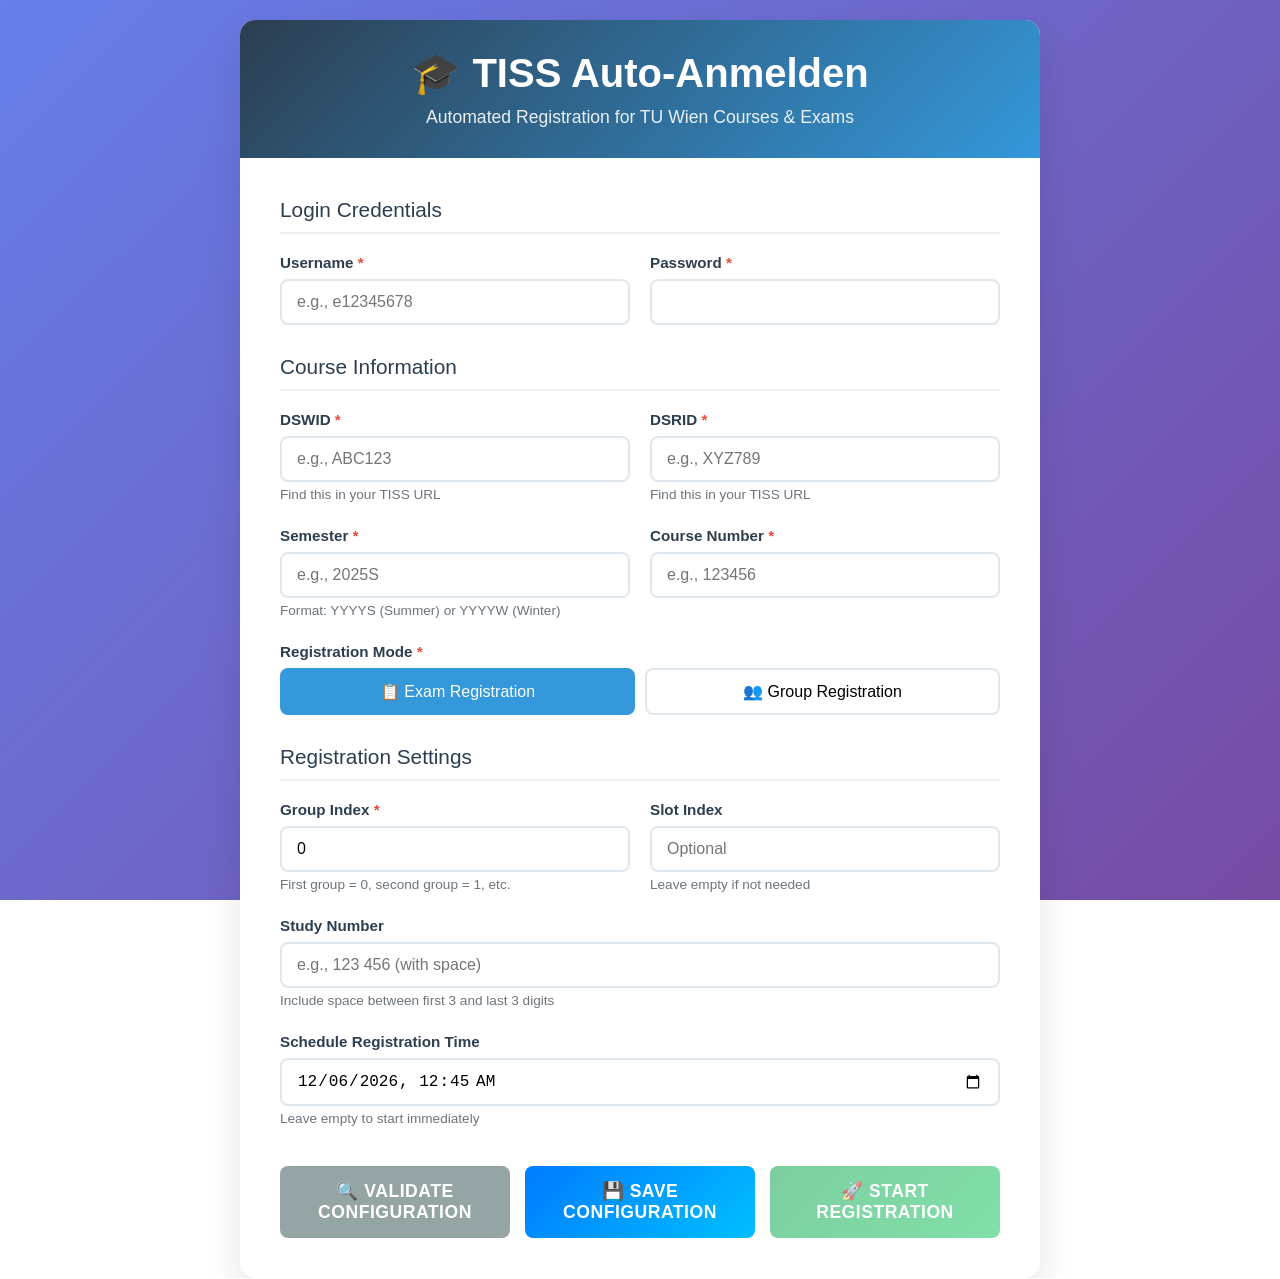
==== templates/index.html @ c7117a2d "sync" ====
<!DOCTYPE html>
<html lang="en">
<head>
    <meta charset="UTF-8">
    <meta name="viewport" content="width=device-width, initial-scale=1.0">
    <title>TISS Auto-Anmelden</title>
    <style>
        * {
            margin: 0;
            padding: 0;
            box-sizing: border-box;
        }

        html, body { /* Ensure html and body cover full height */
            height: 100%;
        }

        body {
            font-family: 'Segoe UI', Tahoma, Geneva, Verdana, sans-serif;
            background: linear-gradient(135deg, #667eea 0%, #764ba2 100%);
            background-attachment: fixed; /* Make background cover the entire scrollable area */
            padding: 20px;
            min-height: 100vh; /* Re-add min-height for initial viewport cover */
        }

        .container {
            max-width: 800px;
            margin: 0 auto;
            background: white;
            border-radius: 15px;
            box-shadow: 0 20px 40px rgba(0, 0, 0, 0.1);
            overflow: hidden;
            margin-bottom: 20px; /* Add some margin at the bottom of the container */
        }

        .header {
            background: linear-gradient(135deg, #2c3e50 0%, #3498db 100%);
            color: white;
            padding: 30px;
            text-align: center;
        }

        .header h1 {
            font-size: 2.5em;
            margin-bottom: 10px;
        }

        .header p {
            opacity: 0.9;
            font-size: 1.1em;
        }

        .form-container {
            padding: 40px;
        }

        .form-group {
            margin-bottom: 25px;
        }

        .form-row {
            display: flex;
            gap: 20px;
            margin-bottom: 25px;
        }

        .form-row .form-group {
            flex: 1;
            margin-bottom: 0;
        }

        label {
            display: block;
            margin-bottom: 8px;
            font-weight: 600;
            color: #2c3e50;
            font-size: 0.95em;
        }

        .required {
            color: #e74c3c;
        }

        input[type="text"], 
        input[type="password"], 
        input[type="number"], 
        input[type="datetime-local"], 
        select {
            width: 100%;
            padding: 12px 15px;
            border: 2px solid #e1e8ed;
            border-radius: 8px;
            font-size: 16px;
            transition: all 0.3s ease;
            background: white;
        }

        input:focus, select:focus {
            outline: none;
            border-color: #3498db;
            box-shadow: 0 0 0 3px rgba(52, 152, 219, 0.1);
        }

        input.error, select.error {
            border-color: #e74c3c;
            box-shadow: 0 0 0 3px rgba(231, 76, 60, 0.1);
        }

        .error-message {
            color: #e74c3c;
            font-size: 0.85em;
            margin-top: 5px;
            display: none;
        }

        .mode-selector {
            display: flex;
            gap: 10px;
            margin-top: 8px;
        }

        .mode-option {
            flex: 1;
            padding: 12px;
            border: 2px solid #e1e8ed;
            border-radius: 8px;
            text-align: center;
            cursor: pointer;
            transition: all 0.3s ease;
            background: white;
        }

        .mode-option.active {
            background: #3498db;
            color: white;
            border-color: #3498db;
        }

        .mode-option:hover {
            border-color: #3498db;
        }

        .button-group {
            display: flex;
            gap: 15px;
            margin-top: 40px;
            flex-wrap: wrap; /* Allow buttons to wrap on smaller screens */
        }

        .btn {
            flex: 1;
            padding: 15px 30px;
            border: none;
            border-radius: 8px;
            font-size: 1.1em;
            font-weight: 600;
            cursor: pointer;
            transition: all 0.3s ease;
            text-transform: uppercase;
            letter-spacing: 0.5px;
            min-width: 180px; /* Ensure buttons have a minimum width */
        }

        .btn-primary {
            background: linear-gradient(135deg, #27ae60 0%, #2ecc71 100%);
            color: white;
        }

        .btn-primary:hover {
            transform: translateY(-2px);
            box-shadow: 0 10px 20px rgba(46, 204, 113, 0.3);
        }

        .btn-secondary {
            background: #95a5a6;
            color: white;
        }

        .btn-secondary:hover {
            background: #7f8c8d;
            transform: translateY(-2px);
        }

        .btn-info { /* New style for save button */
            background: linear-gradient(135deg, #007bff 0%, #00bfff 100%);
            color: white;
        }

        .btn-info:hover {
            transform: translateY(-2px);
            box-shadow: 0 10px 20px rgba(0, 123, 255, 0.3);
        }

        .btn:disabled {
            opacity: 0.6;
            cursor: not-allowed;
            transform: none !important;
        }

        .status {
            margin-top: 30px;
            padding: 20px;
            border-radius: 8px;
            display: none;
            font-weight: 500;
        }

        .status.success {
            background: #d4edda;
            border: 1px solid #c3e6cb;
            color: #155724;
        }

        .status.error {
            background: #f8d7da;
            border: 1px solid #f5c6cb;
            color: #721c24;
        }

        .status.running {
            background: #cce7ff;
            border: 1px solid #99d6ff;
            color: #004085;
        }

        .help-text {
            font-size: 0.85em;
            color: #6c757d;
            margin-top: 5px;
        }

        .section-title {
            font-size: 1.3em;
            color: #2c3e50;
            margin: 30px 0 20px 0;
            padding-bottom: 10px;
            border-bottom: 2px solid #ecf0f1;
        }

        .section-title:first-child {
            margin-top: 0;
        }

        @media (max-width: 768px) {
            .form-row {
                flex-direction: column;
                gap: 0;
            }
            
            .button-group {
                flex-direction: column;
            }
            
            .container {
                margin: 10px;
                border-radius: 10px;
            }
            
            .form-container {
                padding: 20px;
            }
        }
    </style>
</head>
<body>
    <div class="container">
        <div class="header">
            <h1>🎓 TISS Auto-Anmelden</h1>
            <p>Automated Registration for TU Wien Courses & Exams</p>
        </div>
        
        <div class="form-container">
            <form id="tissForm">
                <div class="section-title">Login Credentials</div>
                
                <div class="form-row">
                    <div class="form-group">
                        <label for="username">Username <span class="required">*</span></label>
                        <input type="text" id="username" name="username" placeholder="e.g., e12345678" required>
                        <div class="error-message" id="username-error"></div>
                    </div>
                    <div class="form-group">
                        <label for="password">Password <span class="required">*</span></label>
                        <input type="password" id="password" name="password" required>
                        <div class="error-message" id="password-error"></div>
                    </div>
                </div>

                <div class="section-title">Course Information</div>

                <div class="form-row">
                    <div class="form-group">
                        <label for="dswid">DSWID <span class="required">*</span></label>
                        <input type="text" id="dswid" name="dswid" placeholder="e.g., ABC123" required>
                        <div class="help-text">Find this in your TISS URL</div>
                        <div class="error-message" id="dswid-error"></div>
                    </div>
                    <div class="form-group">
                        <label for="dsrid">DSRID <span class="required">*</span></label>
                        <input type="text" id="dsrid" name="dsrid" placeholder="e.g., XYZ789" required>
                        <div class="help-text">Find this in your TISS URL</div>
                        <div class="error-message" id="dsrid-error"></div>
                    </div>
                </div>

                <div class="form-row">
                    <div class="form-group">
                        <label for="semester">Semester <span class="required">*</span></label>
                        <input type="text" id="semester" name="semester" placeholder="e.g., 2025S" required>
                        <div class="help-text">Format: YYYYS (Summer) or YYYYW (Winter)</div>
                        <div class="error-message" id="semester-error"></div>
                    </div>
                    <div class="form-group">
                        <label for="courseNr">Course Number <span class="required">*</span></label>
                        <input type="text" id="courseNr" name="courseNr" placeholder="e.g., 123456" required>
                        <div class="error-message" id="courseNr-error"></div>
                    </div>
                </div>

                <div class="form-group">
                    <label>Registration Mode <span class="required">*</span></label>
                    <div class="mode-selector">
                        <div class="mode-option active" data-mode="exam">
                            📋 Exam Registration
                        </div>
                        <div class="mode-option" data-mode="group">
                            👥 Group Registration
                        </div>
                    </div>
                    <input type="hidden" id="mode" name="mode" value="exam">
                </div>

                <div class="section-title">Registration Settings</div>

                <div class="form-row">
                    <div class="form-group">
                        <label for="group_index">Group Index <span class="required">*</span></label>
                        <input type="number" id="group_index" name="group_index" min="0" value="0" required>
                        <div class="help-text">First group = 0, second group = 1, etc.</div>
                        <div class="error-message" id="group_index-error"></div>
                    </div>
                    <div class="form-group">
                        <label for="slot_index">Slot Index</label>
                        <input type="number" id="slot_index" name="slot_index" min="0" placeholder="Optional">
                        <div class="help-text">Leave empty if not needed</div>
                        <div class="error-message" id="slot_index-error"></div>
                    </div>
                </div>

                <div class="form-group">
                    <label for="study_number">Study Number</label>
                    <input type="text" id="study_number" name="study_number" placeholder="e.g., 123 456 (with space)">
                    <div class="help-text">Include space between first 3 and last 3 digits</div>
                    <div class="error-message" id="study_number-error"></div>
                </div>

                <div class="form-group">
                    <label for="anmelden_time">Schedule Registration Time</label>
                    <input type="datetime-local" id="anmelden_time" name="anmelden_time">
                    <div class="help-text">Leave empty to start immediately</div>
                    <div class="error-message" id="anmelden_time-error"></div>
                </div>

                <div class="button-group">
                    <button type="button" class="btn btn-secondary" onclick="validateForm()">
                        🔍 Validate Configuration
                    </button>
                    <!-- New Save Button -->
                    <button type="button" class="btn btn-info" id="saveBtn" onclick="saveConfiguration()">
                        💾 Save Configuration
                    </button>
                    <button type="submit" class="btn btn-primary" id="runBtn" disabled>
                        🚀 Start Registration
                    </button>
                </div>
            </form>

            <div class="status" id="status"></div>
        </div>
    </div>

    <script>
        let isValidated = false;
        let autoSaveTimeout; // To manage auto-save debounce

        // Mode selector functionality
        document.querySelectorAll('.mode-option').forEach(option => {
            option.addEventListener('click', function() {
                document.querySelectorAll('.mode-option').forEach(opt => opt.classList.remove('active'));
                this.classList.add('active');
                document.getElementById('mode').value = this.dataset.mode;
                isValidated = false;
                document.getElementById('runBtn').disabled = true;
                queueAutoSave(); // Trigger auto-save on mode change
            });
        });

        // Form input change handler
        document.querySelectorAll('input, select').forEach(input => {
            input.addEventListener('input', function() {
                isValidated = false;
                document.getElementById('runBtn').disabled = true;
                this.classList.remove('error');
                const errorElement = document.getElementById(this.name + '-error');
                if (errorElement) {
                    errorElement.style.display = 'none';
                }
            });
        });

        function showStatus(message, type) {
            const status = document.getElementById('status');
            status.className = 'status ' + type;
            status.innerHTML = message;
            status.style.display = 'block';
        }

        function hideStatus() {
            document.getElementById('status').style.display = 'none';
        }

        function showError(fieldName, message) {
            const field = document.getElementById(fieldName);
            const errorElement = document.getElementById(fieldName + '-error');
            
            if (field) field.classList.add('error');
            if (errorElement) {
                errorElement.textContent = message;
                errorElement.style.display = 'block';
            }
        }

        function validateForm() {
            hideStatus();
            let isValid = true;
            
            // Clear previous errors
            document.querySelectorAll('.error').forEach(el => el.classList.remove('error'));
            document.querySelectorAll('.error-message').forEach(el => el.style.display = 'none');

            // Required field validation
            const requiredFields = ['username', 'password', 'dswid', 'dsrid', 'semester', 'courseNr', 'group_index'];
            
            requiredFields.forEach(fieldName => {
                const field = document.getElementById(fieldName);
                if (!field.value.trim()) {
                    showError(fieldName, 'This field is required');
                    isValid = false;
                }
            });

            // Semester format validation
            const semester = document.getElementById('semester').value;
            if (semester && !/^\d{4}[SW]$/i.test(semester)) {
                showError('semester', 'Format should be YYYYS or YYYYW (e.g., 2025S)');
                isValid = false;
            }

            // Study number format validation
            const studyNumber = document.getElementById('study_number').value;
            if (studyNumber && !/^\d{3}\s\d{3}$/.test(studyNumber)) {
                showError('study_number', 'Format should be "123 456" (with space)');
                isValid = false;
            }

            // Group index validation
            const groupIndex = document.getElementById('group_index').value;
            if (groupIndex !== '' && (isNaN(groupIndex) || groupIndex < 0)) {
                showError('group_index', 'Must be a non-negative number');
                isValid = false;
            }

            // Slot index validation
            const slotIndex = document.getElementById('slot_index').value;
            if (slotIndex !== '' && (isNaN(slotIndex) || slotIndex < 0)) {
                showError('slot_index', 'Must be a non-negative number or empty');
                isValid = false;
            }

            if (isValid) {
                isValidated = true;
                document.getElementById('runBtn').disabled = false;
                showStatus('✅ Configuration is valid! You can now start the registration process.', 'success');
            } else {
                isValidated = false;
                document.getElementById('runBtn').disabled = true;
                showStatus('❌ Please fix the errors above before proceeding.', 'error');
            }
        }

        function collectFormData() {
            const formData = {};
            const form = document.getElementById('tissForm');
            const formElements = form.querySelectorAll('input, select');
            
            formElements.forEach(element => {
                if (element.name && element.value !== '') {
                    let value = element.value;
                    
                    // Convert numeric fields
                    if (element.type === 'number') {
                        value = parseInt(value);
                    }
                    
                    // Handle datetime-local
                    if (element.type === 'datetime-local') {
                        value = value.replace('T', ' ') + ':00';
                    }
                    
                    formData[element.name] = value;
                }
            });
            
            return formData;
        }

        async function saveConfigAndRun(config) {
            try {
                showStatus('🔄 Starting registration process...', 'running');
                
                const response = await fetch('/api/run', {
                    method: 'POST',
                    headers: {
                        'Content-Type': 'application/json'
                    },
                    body: JSON.stringify(config)
                });
                
                const result = await response.json();
                
                if (result.success) {
                    showStatus('🚀 Automation started! Monitoring progress...', 'running');
                    monitorStatus();
                } else {
                    showStatus(`❌ Failed to start: ${result.message}`, 'error');
                }
            } catch (error) {
                showStatus(`❌ Network error: ${error.message}`, 'error');
            }
        }
        
        async function monitorStatus() {
            const checkStatus = async () => {
                try {
                    const response = await fetch('/api/status');
                    const status = await response.json();
                    
                    if (status.running) {
                        showStatus(`🔄 ${status.message || 'Processing...'}`, 'running');
                        setTimeout(checkStatus, 2000); // Check every 2 seconds
                    } else {
                        if (status.success) {
                            showStatus(`✅ ${status.message}`, 'success');
                        } else {
                            showStatus(`❌ ${status.message}`, 'error');
                        }
                        document.getElementById('runBtn').disabled = false;
                    }
                } catch (error) {
                    showStatus(`❌ Status check failed: ${error.message}`, 'error');
                    document.getElementById('runBtn').disabled = false;
                }
            };
            
            setTimeout(checkStatus, 1000);
        }

        // Form submission
        document.getElementById('tissForm').addEventListener('submit', async function(e) {
            e.preventDefault();
            
            if (!isValidated) {
                showStatus('❌ Please validate the form first!', 'error');
                return;
            }
            
            document.getElementById('runBtn').disabled = true;
            const config = collectFormData();
            await saveConfigAndRun(config);
        });

        // Manual Save Configuration Function
        async function saveConfiguration() {
            const config = collectFormData();
            const saveBtn = document.getElementById('saveBtn');

            // Don't save if essential fields are missing
            if (!config.username || !config.dswid) {
                showStatus('Please fill in Username and DSWID before saving.', 'error');
                return;
            }

            try {
                const originalText = '💾 Save Configuration'; // Always refer to the original text
                saveBtn.innerHTML = '💾 Saving...';
                saveBtn.disabled = true;
                
                const response = await fetch('/api/config', {
                    method: 'POST',
                    headers: {
                        'Content-Type': 'application/json'
                    },
                    body: JSON.stringify(config)
                });

                if (response.ok) {
                    showStatus('✅ Configuration saved successfully!', 'success');
                    saveBtn.innerHTML = '✓ Saved!';
                } else {
                    const errorData = await response.json();
                    showStatus(`❌ Failed to save configuration: ${errorData.message || response.statusText}`, 'error');
                    saveBtn.innerHTML = '⚠ Save Failed';
                }
                
                setTimeout(() => {
                    saveBtn.innerHTML = originalText;
                    saveBtn.disabled = false;
                }, 2000); // Re-enable button after 2 seconds
                
            } catch (error) {
                showStatus(`❌ Network error during save: ${error.message}`, 'error');
                saveBtn.innerHTML = '⚠ Save Failed';
                setTimeout(() => {
                    saveBtn.innerHTML = originalText;
                    saveBtn.disabled = false;
                }, 2000);
            }
        }

        // Load existing configuration if available
        function loadExistingConfig() {
            if (window.EXISTING_CONFIG) {
                const config = window.EXISTING_CONFIG;
                
                // Populate all form fields with existing data
                Object.keys(config).forEach(key => {
                    const field = document.getElementById(key);
                    if (field && config[key] !== null && config[key] !== undefined) {
                        if (field.type === 'datetime-local') {
                            // Handle datetime-local format conversion
                            if (config[key].includes(' ')) {
                                const dateTime = config[key].replace(' ', 'T').substring(0, 16);
                                field.value = dateTime;
                            }
                        } else if (key === 'mode') {
                            // Handle mode selector
                            document.querySelectorAll('.mode-option').forEach(opt => opt.classList.remove('active'));
                            document.querySelector(`[data-mode="${config[key]}"]`)?.classList.add('active');
                            field.value = config[key];
                        } else {
                            field.value = config[key];
                        }
                    }
                });
                
                console.log('Loaded existing configuration');
                
                // If we have a valid configuration, enable validation button
                if (config.username && config.dswid) {
                    showStatus('📋 Loaded existing configuration. Please verify and update if needed.', 'success');
                }
            }
        }

        // Auto-save configuration with debouncing
        function queueAutoSave() {
            clearTimeout(autoSaveTimeout);
            const saveBtn = document.getElementById('saveBtn');
            const originalText = '💾 Save Configuration'; // Keep reference to original text

            if (saveBtn.innerHTML === originalText) { // Only show auto-saving indicator if button is not already showing a status
                saveBtn.innerHTML = 'Auto-saving...';
                // Temporarily disable to prevent double clicks during this state if needed, but not strictly necessary for auto-save
                // saveBtn.disabled = true; 
            }

            autoSaveTimeout = setTimeout(async () => {
                const config = collectFormData();
                
                // Don't auto-save if essential fields are missing
                if (!config.username || !config.dswid) {
                    if (saveBtn.innerHTML !== originalText) { // Revert if not explicitly saving
                        saveBtn.innerHTML = originalText;
                        saveBtn.disabled = false;
                    }
                    return;
                }
                
                try {
                    const response = await fetch('/api/config', {
                        method: 'POST',
                        headers: {
                            'Content-Type': 'application/json'
                        },
                        body: JSON.stringify(config)
                    });

                    if (response.ok) {
                        // showStatus('✓ Auto-Saved', 'success'); // Optional: show status message
                    } else {
                        // showStatus('⚠ Auto-Save Failed', 'error'); // Optional: show status message
                    }
                } catch (error) {
                    console.log('Auto-save failed:', error);
                    // showStatus('❌ Network error during auto-save', 'error'); // Optional: show status message
                } finally {
                    // Revert button text and enable after a short delay
                    if (saveBtn.innerHTML.includes('Auto-saving') || saveBtn.innerHTML.includes('Auto-Saved') || saveBtn.innerHTML.includes('Auto-Save Failed')) {
                        setTimeout(() => {
                            saveBtn.innerHTML = originalText;
                            saveBtn.disabled = false;
                        }, 1000); // Shorter delay for auto-save feedback
                    }
                }
            }, 1000); // Debounce auto-save by 1 second
        }

        // Add auto-save listeners to form fields
        function setupAutoSave() {
            const saveableFields = ['username', 'dswid', 'dsrid', 'semester', 'courseNr', 'study_number', 'group_index', 'slot_index', 'password', 'anmelden_time'];
            
            saveableFields.forEach(fieldName => {
                const field = document.getElementById(fieldName);
                if (field) {
                    field.addEventListener('change', queueAutoSave); 
                    field.addEventListener('blur', queueAutoSave); 
                }
            });
            
            // Save mode changes immediately
            document.querySelectorAll('.mode-option').forEach(option => {
                option.addEventListener('click', function() {
                    setTimeout(queueAutoSave, 100); 
                });
            });
        }

        // Auto-validate on page load if fields are pre-filled
        window.addEventListener('load', function() {
            // Load existing configuration first
            loadExistingConfig();
            
            // Setup auto-save functionality
            setupAutoSave();
            
            // Set current datetime as default for anmelden_time if not already set
            const anmeldenTimeField = document.getElementById('anmelden_time');
            if (!anmeldenTimeField.value) {
                const now = new Date();
                now.setMinutes(now.getMinutes() + 5); // 5 minutes from now
                anmeldenTimeField.value = now.toISOString().slice(0, 16);
            }

            // Perform initial validation if config was loaded
            if (window.EXISTING_CONFIG && window.EXISTING_CONFIG.username && window.EXISTING_CONFIG.dswid) {
                 validateForm(); // Validate after loading config
            }
        });
    </script>
</body>
</html>
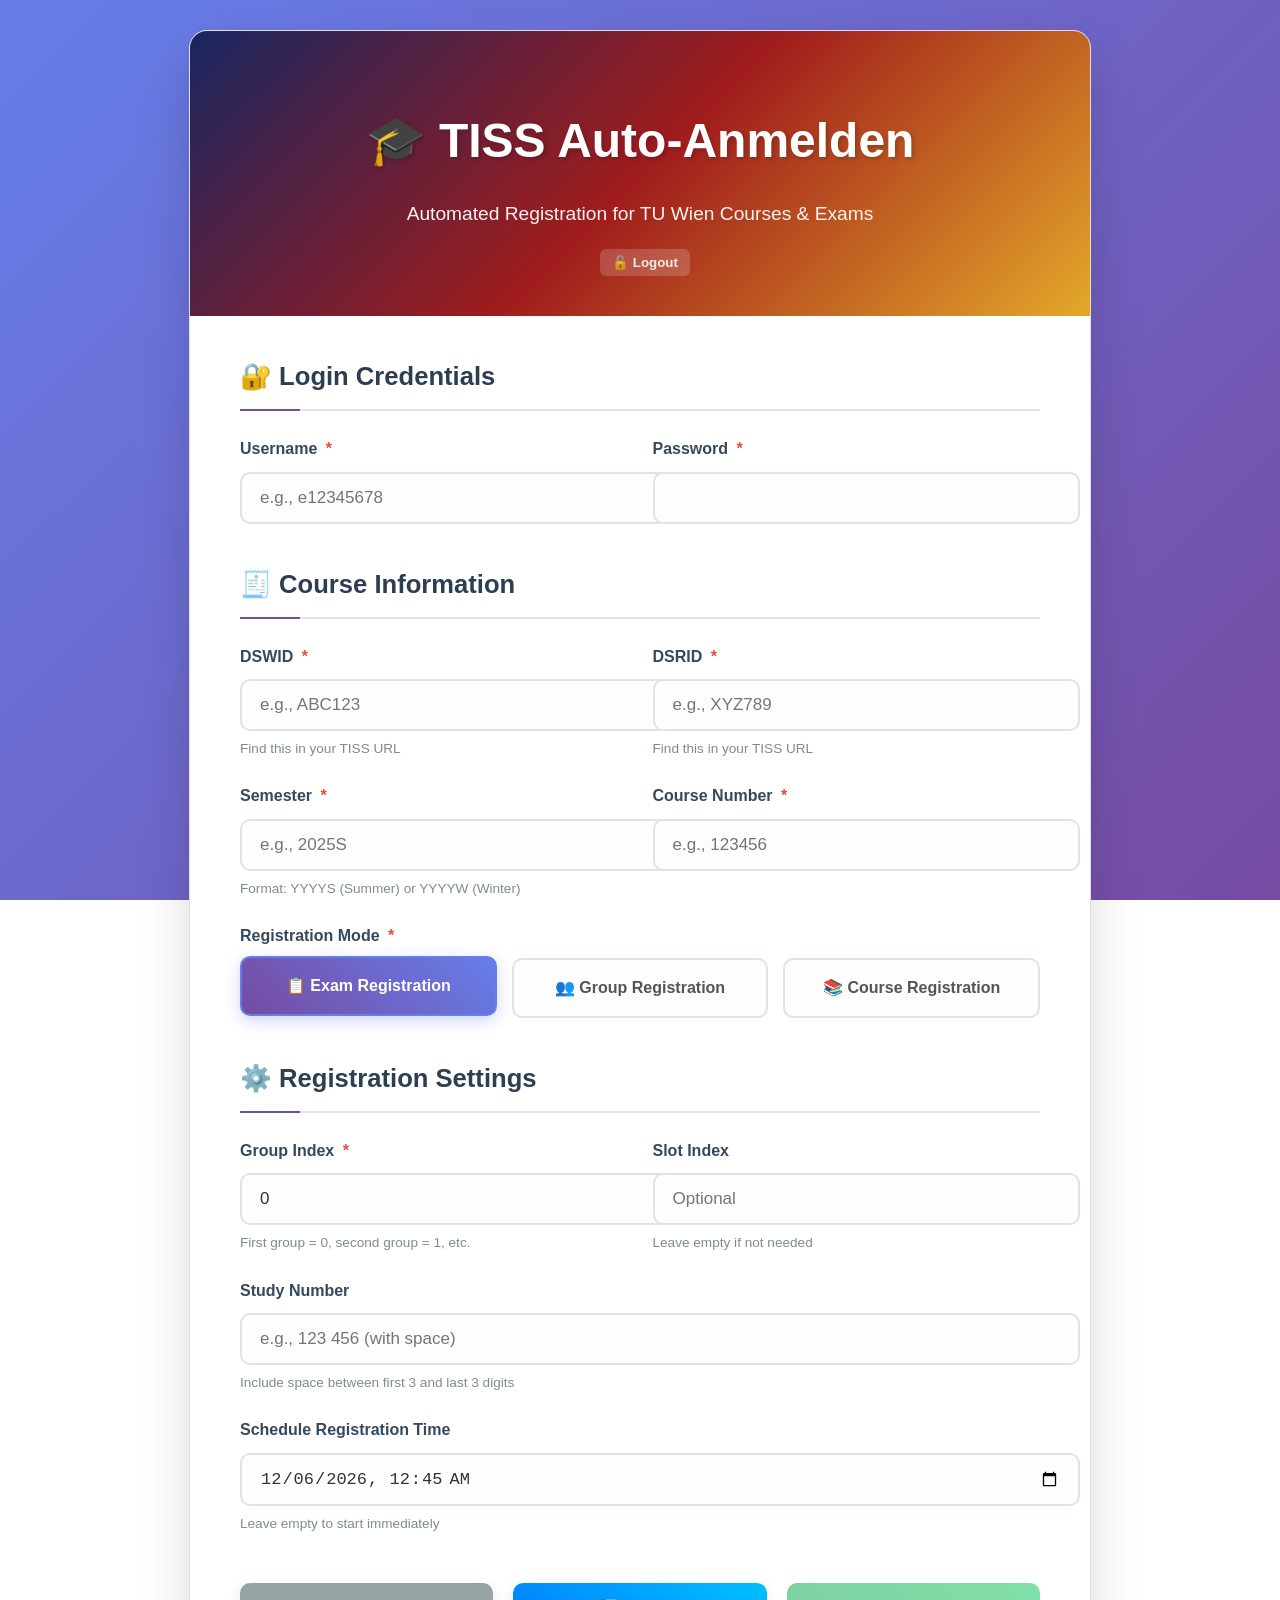
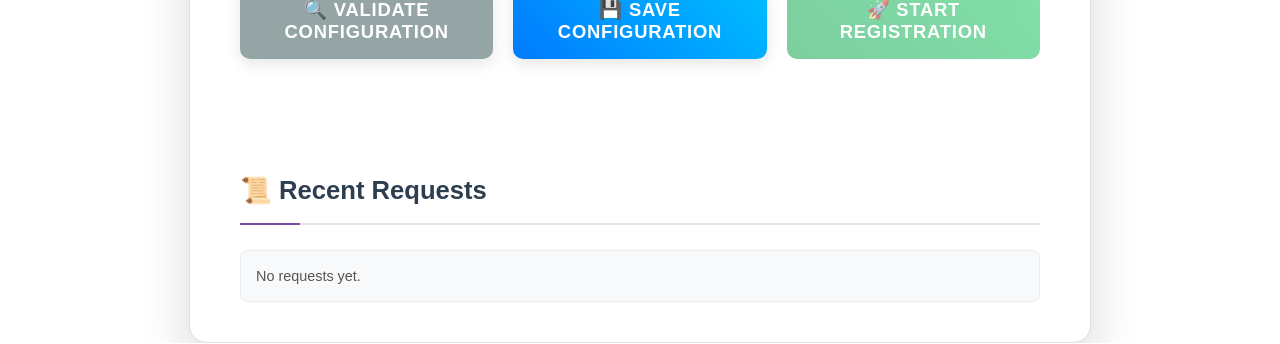
==== commit b4009f96: "working login" ====
--- a/templates/index.html
+++ b/templates/index.html
@@ -5,261 +5,446 @@
     <meta name="viewport" content="width=device-width, initial-scale=1.0">
     <title>TISS Auto-Anmelden</title>
     <style>
-        * {
-            margin: 0;
-            padding: 0;
-            box-sizing: border-box;
-        }
-
-        html, body { /* Ensure html and body cover full height */
-            height: 100%;
-        }
-
-        body {
-            font-family: 'Segoe UI', Tahoma, Geneva, Verdana, sans-serif;
-            background: linear-gradient(135deg, #667eea 0%, #764ba2 100%);
-            background-attachment: fixed; /* Make background cover the entire scrollable area */
-            padding: 20px;
-            min-height: 100vh; /* Re-add min-height for initial viewport cover */
-        }
-
-        .container {
-            max-width: 800px;
-            margin: 0 auto;
-            background: white;
-            border-radius: 15px;
-            box-shadow: 0 20px 40px rgba(0, 0, 0, 0.1);
-            overflow: hidden;
-            margin-bottom: 20px; /* Add some margin at the bottom of the container */
-        }
-
-        .header {
-            background: linear-gradient(135deg, #2c3e50 0%, #3498db 100%);
-            color: white;
-            padding: 30px;
-            text-align: center;
-        }
-
-        .header h1 {
-            font-size: 2.5em;
-            margin-bottom: 10px;
-        }
-
-        .header p {
-            opacity: 0.9;
-            font-size: 1.1em;
-        }
-
-        .form-container {
-            padding: 40px;
-        }
-
-        .form-group {
-            margin-bottom: 25px;
-        }
-
-        .form-row {
-            display: flex;
-            gap: 20px;
-            margin-bottom: 25px;
-        }
-
-        .form-row .form-group {
-            flex: 1;
-            margin-bottom: 0;
-        }
-
-        label {
-            display: block;
-            margin-bottom: 8px;
-            font-weight: 600;
-            color: #2c3e50;
-            font-size: 0.95em;
-        }
-
-        .required {
-            color: #e74c3c;
-        }
-
-        input[type="text"], 
-        input[type="password"], 
-        input[type="number"], 
-        input[type="datetime-local"], 
-        select {
-            width: 100%;
-            padding: 12px 15px;
-            border: 2px solid #e1e8ed;
-            border-radius: 8px;
-            font-size: 16px;
-            transition: all 0.3s ease;
-            background: white;
-        }
-
-        input:focus, select:focus {
-            outline: none;
-            border-color: #3498db;
-            box-shadow: 0 0 0 3px rgba(52, 152, 219, 0.1);
-        }
-
-        input.error, select.error {
-            border-color: #e74c3c;
-            box-shadow: 0 0 0 3px rgba(231, 76, 60, 0.1);
-        }
-
-        .error-message {
-            color: #e74c3c;
-            font-size: 0.85em;
-            margin-top: 5px;
-            display: none;
-        }
-
-        .mode-selector {
-            display: flex;
-            gap: 10px;
-            margin-top: 8px;
-        }
-
-        .mode-option {
-            flex: 1;
-            padding: 12px;
-            border: 2px solid #e1e8ed;
-            border-radius: 8px;
-            text-align: center;
-            cursor: pointer;
-            transition: all 0.3s ease;
-            background: white;
-        }
-
-        .mode-option.active {
-            background: #3498db;
-            color: white;
-            border-color: #3498db;
-        }
-
-        .mode-option:hover {
-            border-color: #3498db;
-        }
-
-        .button-group {
-            display: flex;
-            gap: 15px;
-            margin-top: 40px;
-            flex-wrap: wrap; /* Allow buttons to wrap on smaller screens */
-        }
-
-        .btn {
-            flex: 1;
-            padding: 15px 30px;
-            border: none;
-            border-radius: 8px;
-            font-size: 1.1em;
-            font-weight: 600;
-            cursor: pointer;
-            transition: all 0.3s ease;
-            text-transform: uppercase;
-            letter-spacing: 0.5px;
-            min-width: 180px; /* Ensure buttons have a minimum width */
-        }
-
-        .btn-primary {
-            background: linear-gradient(135deg, #27ae60 0%, #2ecc71 100%);
-            color: white;
-        }
-
-        .btn-primary:hover {
-            transform: translateY(-2px);
-            box-shadow: 0 10px 20px rgba(46, 204, 113, 0.3);
-        }
-
-        .btn-secondary {
-            background: #95a5a6;
-            color: white;
-        }
-
-        .btn-secondary:hover {
-            background: #7f8c8d;
-            transform: translateY(-2px);
-        }
-
-        .btn-info { /* New style for save button */
-            background: linear-gradient(135deg, #007bff 0%, #00bfff 100%);
-            color: white;
-        }
-
-        .btn-info:hover {
-            transform: translateY(-2px);
-            box-shadow: 0 10px 20px rgba(0, 123, 255, 0.3);
-        }
-
-        .btn:disabled {
-            opacity: 0.6;
-            cursor: not-allowed;
-            transform: none !important;
-        }
-
-        .status {
-            margin-top: 30px;
-            padding: 20px;
-            border-radius: 8px;
-            display: none;
-            font-weight: 500;
-        }
-
-        .status.success {
-            background: #d4edda;
-            border: 1px solid #c3e6cb;
-            color: #155724;
-        }
-
-        .status.error {
-            background: #f8d7da;
-            border: 1px solid #f5c6cb;
-            color: #721c24;
-        }
-
-        .status.running {
-            background: #cce7ff;
-            border: 1px solid #99d6ff;
-            color: #004085;
-        }
-
-        .help-text {
-            font-size: 0.85em;
-            color: #6c757d;
-            margin-top: 5px;
-        }
-
-        .section-title {
-            font-size: 1.3em;
-            color: #2c3e50;
-            margin: 30px 0 20px 0;
-            padding-bottom: 10px;
-            border-bottom: 2px solid #ecf0f1;
-        }
-
-        .section-title:first-child {
-            margin-top: 0;
-        }
-
-        @media (max-width: 768px) {
-            .form-row {
-                flex-direction: column;
-                gap: 0;
-            }
-            
-            .button-group {
-                flex-direction: column;
-            }
-            
-            .container {
-                margin: 10px;
-                border-radius: 10px;
-            }
-            
-            .form-container {
-                padding: 20px;
-            }
-        }
+        /* General Body and HTML */
+html, body {
+    height: 100%;
+    margin: 0;
+    padding: 0;
+    font-family: 'Segoe UI', Tahoma, Geneva, Verdana, sans-serif;
+    background: linear-gradient(135deg, #667eea 0%, #764ba2 100%);
+    background-attachment: fixed;
+    color: #333; /* Darker default text for better contrast */
+    line-height: 1.6;
+}
+
+/* Main Container */
+.container {
+    max-width: 900px; /* Slightly wider container */
+    margin: 30px auto; /* More vertical margin */
+    background: white;
+    border-radius: 18px; /* Slightly more rounded */
+    box-shadow: 0 25px 50px rgba(0, 0, 0, 0.15); /* Stronger, softer shadow */
+    overflow: hidden;
+    transition: all 0.3s ease;
+    border: 1px solid #e0e0e0; /* Subtle border */
+}
+
+/* Header */
+.header {
+    background: linear-gradient(135deg, #1a2a6c 0%, #b21f1f 50%, #fdbb2d 100%); /* More vibrant gradient */
+    color: white;
+    padding: 40px 30px; /* More padding */
+    text-align: center;
+    position: relative;
+    overflow: hidden;
+}
+
+.header::before { /* Decorative overlay */
+    content: '';
+    position: absolute;
+    top: 0;
+    left: 0;
+    right: 0;
+    bottom: 0;
+    background: rgba(0, 0, 0, 0.1);
+    z-index: 1;
+}
+
+.header h1 {
+    font-size: 3em; /* Larger title */
+    margin-bottom: 15px;
+    font-weight: 700;
+    text-shadow: 2px 2px 4px rgba(0, 0, 0, 0.2);
+    position: relative;
+    z-index: 2;
+}
+
+.header p {
+    font-size: 1.2em;
+    opacity: 0.95;
+    position: relative;
+    z-index: 2;
+}
+
+.header div { /* Welcome user and logout */
+    margin-top: 20px;
+    font-size: 1em;
+    opacity: 0.9;
+    position: relative;
+    z-index: 2;
+    display: flex;
+    justify-content: center;
+    align-items: center;
+    flex-wrap: wrap; /* Allow wrapping */
+}
+
+#logoutBtn {
+    background: rgba(255, 255, 255, 0.2);
+    color: white;
+    border: 1px solid rgba(255, 255, 255, 0.3);
+    padding: 8px 16px;
+    border-radius: 8px;
+    cursor: pointer;
+    transition: all 0.3s ease;
+    font-weight: 600;
+}
+
+#logoutBtn:hover {
+    background: rgba(255, 255, 255, 0.3);
+    border-color: rgba(255, 255, 255, 0.5);
+    transform: translateY(-1px);
+}
+
+/* Form Container */
+.form-container {
+    padding: 40px 50px; /* More horizontal padding */
+}
+
+/* Section Titles */
+.section-title {
+    font-size: 1.6em; /* Larger section titles */
+    color: #2c3e50;
+    margin: 40px 0 25px 0; /* More spacing */
+    padding-bottom: 12px;
+    border-bottom: 2px solid #e0e6eb; /* Lighter border */
+    font-weight: 700;
+    position: relative;
+}
+
+.section-title:first-child {
+    margin-top: 0;
+}
+
+.section-title::after { /* Decorative underline */
+    content: '';
+    position: absolute;
+    left: 0;
+    bottom: -2px;
+    width: 60px;
+    height: 2px;
+    background: #764ba2; /* Accent color */
+}
+
+/* Form Groups and Rows */
+.form-group {
+    margin-bottom: 25px;
+}
+
+.form-row {
+    display: flex;
+    gap: 25px; /* Increased gap */
+    margin-bottom: 25px;
+    flex-wrap: wrap;
+}
+
+.form-row .form-group {
+    flex: 1; /* Allow items to grow */
+    min-width: 200px; /* Ensure a minimum width for fields */
+    margin-bottom: 0;
+}
+
+/* Labels */
+label {
+    display: block;
+    margin-bottom: 10px; /* More space below label */
+    font-weight: 600;
+    color: #34495e; /* Darker label color */
+    font-size: 1em;
+}
+
+.required {
+    color: #e74c3c;
+    margin-left: 4px;
+}
+
+/* Input Fields */
+input[type="text"],
+input[type="password"],
+input[type="number"],
+input[type="datetime-local"],
+select {
+    width: 100%;
+    padding: 14px 18px; /* Increased padding */
+    border: 2px solid #dce4e8; /* Lighter, subtle border */
+    border-radius: 10px; /* More rounded corners */
+    font-size: 17px; /* Slightly larger font */
+    transition: all 0.3s ease;
+    background: #fdfdfd; /* Off-white background */
+    color: #333;
+    -webkit-appearance: none; /* Remove default browser styling for select */
+    -moz-appearance: none;
+    appearance: none;
+}
+
+select {
+    background-image: url('data:image/svg+xml;charset=US-ASCII,%3Csvg%20xmlns%3D%22http%3A%2F%2Fwww.w3.org%2F2000%2Fsvg%22%20width%3D%22292.4%22%20height%3D%22292.4%22%3E%3Cpath%20fill%3D%22%23764ba2%22%20d%3D%22M287%2069.4a17.6%2017.6%200%200%200-13-5.4H18.4c-6.5%200-12.3%203.2-16.1%208.1s-1.1%2011.6%203.2%2016.1l132.8%20132.8c3.2%203.2%207%204.4%2011.6%204.4s8.4-1.2%2011.6-4.4L283.8%2085.4c4.4-4.4%205.6-10.8%202.4-16z%22%2F%3E%3C%2Fsvg%3E');
+    background-repeat: no-repeat;
+    background-position: right 15px center;
+    background-size: 12px;
+    padding-right: 40px; /* Make space for the custom arrow */
+}
+
+
+input:focus, select:focus {
+    border-color: #764ba2; /* Accent color on focus */
+    box-shadow: 0 0 0 4px rgba(118, 75, 162, 0.15); /* Softer, wider shadow */
+    background: #fff;
+}
+
+input.error, select.error {
+    border-color: #e74c3c;
+    box-shadow: 0 0 0 4px rgba(231, 76, 60, 0.1);
+}
+
+.error-message {
+    color: #e74c3c;
+    font-size: 0.88em;
+    margin-top: 8px; /* More space */
+    display: none;
+    font-weight: 500;
+}
+
+.help-text {
+    font-size: 0.85em;
+    color: #7f8c8d; /* Muted help text */
+    margin-top: 8px; /* More space */
+    line-height: 1.4;
+}
+
+/* Mode Selector */
+.mode-selector {
+    display: flex;
+    gap: 15px; /* Increased gap */
+    margin-top: 10px;
+    flex-wrap: wrap; /* Allow wrapping */
+}
+
+.mode-option {
+    flex: 1;
+    min-width: 150px; /* Ensure options have minimum width */
+    padding: 15px; /* Increased padding */
+    border: 2px solid #dce4e8;
+    border-radius: 10px;
+    text-align: center;
+    cursor: pointer;
+    transition: all 0.3s ease;
+    background: #fdfdfd;
+    color: #555;
+    font-weight: 600;
+}
+
+.mode-option.active {
+    background: linear-gradient(45deg, #764ba2 0%, #667eea 100%); /* Vibrant active state */
+    color: white;
+    border-color: #667eea;
+    box-shadow: 0 5px 15px rgba(102, 126, 234, 0.3);
+    transform: translateY(-2px);
+}
+
+.mode-option:hover:not(.active) {
+    border-color: #aeb8c2;
+    background: #f0f4f7;
+}
+
+/* Button Group */
+.button-group {
+    display: flex;
+    gap: 20px; /* Increased gap */
+    margin-top: 50px; /* More space above buttons */
+    flex-wrap: wrap;
+    justify-content: center; /* Center buttons horizontally */
+}
+
+.btn {
+    flex: 1;
+    min-width: 200px; /* Ensure buttons have a reasonable minimum width */
+    padding: 16px 30px; /* More padding */
+    border: none;
+    border-radius: 10px; /* More rounded */
+    font-size: 1.15em; /* Slightly larger font */
+    font-weight: 700; /* Bolder text */
+    cursor: pointer;
+    transition: all 0.3s ease;
+    text-transform: uppercase;
+    letter-spacing: 0.8px; /* More letter spacing */
+    box-shadow: 0 5px 15px rgba(0, 0, 0, 0.1);
+}
+
+.btn:hover {
+    transform: translateY(-3px);
+    box-shadow: 0 8px 20px rgba(0, 0, 0, 0.15);
+}
+
+.btn-primary {
+    background: linear-gradient(45deg, #27ae60 0%, #2ecc71 100%);
+    color: white;
+}
+
+.btn-primary:hover {
+    box-shadow: 0 10px 25px rgba(46, 204, 113, 0.4);
+}
+
+.btn-secondary {
+    background: #95a5a6;
+    color: white;
+}
+
+.btn-secondary:hover {
+    background: #7f8c8d;
+    box-shadow: 0 10px 25px rgba(149, 165, 166, 0.3);
+}
+
+.btn-info { /* Save Button */
+    background: linear-gradient(45deg, #007bff 0%, #00bfff 100%);
+    color: white;
+}
+
+.btn-info:hover {
+    box-shadow: 0 10px 25px rgba(0, 123, 255, 0.4);
+}
+
+.btn-info.saved-state {
+    background: #28a745; /* Green for saved state */
+    color: white;
+    pointer-events: none; /* Prevent interaction when "Saved!" */
+    cursor: default;
+}
+
+.btn:disabled {
+    opacity: 0.6;
+    cursor: not-allowed;
+    transform: none !important;
+    box-shadow: none !important;
+}
+
+/* Status Messages */
+.status {
+    margin-top: 35px; /* More space */
+    padding: 18px 25px; /* More padding */
+    border-radius: 10px;
+    font-weight: 600;
+    font-size: 1.05em;
+    display: flex; /* Use flex for alignment */
+    align-items: center;
+    gap: 10px;
+}
+
+.status.success {
+    background: #d4edda;
+    border: 1px solid #c3e6cb;
+    color: #155724;
+}
+
+.status.error {
+    background: #f8d7da;
+    border: 1px solid #f5c6cb;
+    color: #721c24;
+}
+
+.status.running {
+    background: #cce7ff;
+    border: 1px solid #99d6ff;
+    color: #004085;
+}
+
+/* Recent Requests List */
+#requestsList {
+    margin-top: 15px;
+    padding: 15px;
+    background: #f8f9fa;
+    border: 1px solid #e9ecef;
+    border-radius: 8px;
+    max-height: 200px; /* Limit height */
+    overflow-y: auto; /* Add scroll if content overflows */
+    font-size: 0.9em;
+    color: #555;
+}
+
+/* Responsive Adjustments */
+@media (max-width: 768px) {
+    body {
+        padding: 15px;
+    }
+    .container {
+        margin: 15px auto;
+        border-radius: 12px;
+    }
+    .header {
+        padding: 30px 20px;
+    }
+    .header h1 {
+        font-size: 2.2em;
+    }
+    .header p {
+        font-size: 1em;
+    }
+    .form-container {
+        padding: 30px 25px;
+    }
+    .form-row {
+        flex-direction: column;
+        gap: 0; /* Remove gap in column layout */
+    }
+    .form-row .form-group {
+        min-width: unset; /* Reset min-width */
+        max-width: 100%;
+    }
+    .section-title {
+        font-size: 1.4em;
+        margin: 30px 0 20px 0;
+    }
+    .button-group {
+        flex-direction: column;
+        gap: 15px;
+        margin-top: 40px;
+    }
+    .btn {
+        min-width: unset; /* Reset min-width */
+        width: 100%; /* Full width buttons */
+        padding: 14px 20px;
+        font-size: 1.05em;
+    }
+    .mode-selector {
+        flex-direction: column;
+        gap: 10px;
+    }
+    .mode-option {
+        min-width: unset;
+        width: 100%;
+        padding: 12px;
+        font-size: 0.95em;
+    }
+    input[type="text"],
+    input[type="password"],
+    input[type="number"],
+    input[type="datetime-local"],
+    select {
+        padding: 12px 15px;
+        font-size: 16px;
+    }
+    .status {
+        padding: 15px 20px;
+        font-size: 1em;
+    }
+}
+
+@media (max-width: 480px) {
+    .header h1 {
+        font-size: 1.8em;
+    }
+    .header p {
+        font-size: 0.9em;
+    }
+    .section-title {
+        font-size: 1.2em;
+    }
+    label {
+        font-size: 0.9em;
+    }
+    .help-text, .error-message {
+        font-size: 0.8em;
+    }
+}
     </style>
 </head>
 <body>
@@ -267,11 +452,15 @@
         <div class="header">
             <h1>🎓 TISS Auto-Anmelden</h1>
             <p>Automated Registration for TU Wien Courses & Exams</p>
+            <div style="margin-top:10px; font-size:0.95em; opacity:0.9;">
+                <span id="welcomeUser"></span>
+                <button id="logoutBtn" style="margin-left:10px; padding:6px 12px; border:none; border-radius:6px; cursor:pointer;">🔓 Logout</button>
+            </div>
         </div>
         
         <div class="form-container">
             <form id="tissForm">
-                <div class="section-title">Login Credentials</div>
+                <div class="section-title">🔐 Login Credentials</div>
                 
                 <div class="form-row">
                     <div class="form-group">
@@ -286,7 +475,7 @@
                     </div>
                 </div>
 
-                <div class="section-title">Course Information</div>
+                <div class="section-title">🧾 Course Information</div>
 
                 <div class="form-row">
                     <div class="form-group">
@@ -326,11 +515,14 @@
                         <div class="mode-option" data-mode="group">
                             👥 Group Registration
                         </div>
+                        <div class="mode-option" data-mode="course">
+                            📚 Course Registration
+                        </div>
                     </div>
                     <input type="hidden" id="mode" name="mode" value="exam">
                 </div>
 
-                <div class="section-title">Registration Settings</div>
+                <div class="section-title">⚙️ Registration Settings</div>
 
                 <div class="form-row">
                     <div class="form-group">
@@ -376,386 +568,419 @@
             </form>
 
             <div class="status" id="status"></div>
+            <div class="section-title">📜 Recent Requests</div>
+            <div id="requestsList" class="help-text">No requests yet.</div>
         </div>
     </div>
 
-    <script>
-        let isValidated = false;
-        let autoSaveTimeout; // To manage auto-save debounce
-
-        // Mode selector functionality
-        document.querySelectorAll('.mode-option').forEach(option => {
-            option.addEventListener('click', function() {
-                document.querySelectorAll('.mode-option').forEach(opt => opt.classList.remove('active'));
-                this.classList.add('active');
-                document.getElementById('mode').value = this.dataset.mode;
-                isValidated = false;
-                document.getElementById('runBtn').disabled = true;
-                queueAutoSave(); // Trigger auto-save on mode change
+<script>
+    let isValidated = false;
+    async function fetchRequests() {
+        try {
+            const r = await fetch('/api/requests');
+            const data = await r.json();
+            if (!data.success) return;
+            const list = document.getElementById('requestsList');
+            if (!data.requests || data.requests.length === 0) {
+                list.textContent = 'No requests yet.';
+                return;
+            }
+            list.innerHTML = data.requests.map(req => `#${req.id} - ${req.status} - ${req.success ? '✅' : '❌'} - ${req.message || ''}`).join('<br>');
+        } catch (e) {}
+    }
+    async function logout() {
+        try {
+            await fetch('/auth/logout', { method: 'POST' });
+            window.location.href = '/login';
+        } catch (e) {}
+    }
+    document.getElementById('logoutBtn').addEventListener('click', logout);
+    let autoSaveTimeout; // To manage auto-save debounce
+    const saveBtn = document.getElementById('saveBtn');
+    const originalSaveBtnText = '💾 Save Configuration';
+
+    // Mode selector functionality
+    document.querySelectorAll('.mode-option').forEach(option => {
+        option.addEventListener('click', function() {
+            document.querySelectorAll('.mode-option').forEach(opt => opt.classList.remove('active'));
+            this.classList.add('active');
+            document.getElementById('mode').value = this.dataset.mode;
+            isValidated = false;
+            document.getElementById('runBtn').disabled = true;
+            markFormChanged(); // Mark form as changed on mode selection
+            queueAutoSave(); // Trigger auto-save on mode change
+        });
+    });
+
+    // Form input change handler
+    document.querySelectorAll('input, select').forEach(input => {
+        input.addEventListener('input', function() {
+            isValidated = false;
+            document.getElementById('runBtn').disabled = true;
+            this.classList.remove('error');
+            const errorElement = document.getElementById(this.name + '-error');
+            if (errorElement) {
+                errorElement.style.display = 'none';
+            }
+            markFormChanged(); // Mark form as changed on input
+        });
+    });
+
+    function showStatus(message, type) {
+        const status = document.getElementById('status');
+        status.className = 'status ' + type;
+        status.innerHTML = message;
+        status.style.display = 'block';
+    }
+
+    function hideStatus() {
+        document.getElementById('status').style.display = 'none';
+    }
+
+    function showError(fieldName, message) {
+        const field = document.getElementById(fieldName);
+        const errorElement = document.getElementById(fieldName + '-error');
+        
+        if (field) field.classList.add('error');
+        if (errorElement) {
+            errorElement.textContent = message;
+            errorElement.style.display = 'block';
+        }
+    }
+
+    function validateForm() {
+        hideStatus();
+        let isValid = true;
+        
+        // Clear previous errors
+        document.querySelectorAll('.error').forEach(el => el.classList.remove('error'));
+        document.querySelectorAll('.error-message').forEach(el => el.style.display = 'none');
+
+        // Required field validation
+        const requiredFields = ['username', 'password', 'dswid', 'dsrid', 'semester', 'courseNr', 'group_index'];
+        
+        requiredFields.forEach(fieldName => {
+            const field = document.getElementById(fieldName);
+            if (!field.value.trim()) {
+                showError(fieldName, 'This field is required');
+                isValid = false;
+            }
+        });
+
+        // Semester format validation
+        const semester = document.getElementById('semester').value;
+        if (semester && !/^\d{4}[SW]$/i.test(semester)) {
+            showError('semester', 'Format should be YYYYS or YYYYW (e.g., 2025S)');
+            isValid = false;
+        }
+
+        // Study number format validation
+        const studyNumber = document.getElementById('study_number').value;
+        if (studyNumber && !/^\d{3}\s\d{3}$/.test(studyNumber)) {
+            showError('study_number', 'Format should be "123 456" (with space)');
+            isValid = false;
+        }
+
+        // Group index validation
+        const groupIndex = document.getElementById('group_index').value;
+        if (groupIndex !== '' && (isNaN(groupIndex) || groupIndex < 0)) {
+            showError('group_index', 'Must be a non-negative number');
+            isValid = false;
+        }
+
+        // Slot index validation
+        const slotIndex = document.getElementById('slot_index').value;
+        if (slotIndex !== '' && (isNaN(slotIndex) || slotIndex < 0)) {
+            showError('slot_index', 'Must be a non-negative number or empty');
+            isValid = false;
+        }
+
+        if (isValid) {
+            isValidated = true;
+            document.getElementById('runBtn').disabled = false;
+            showStatus('✅ Configuration is valid! You can now start the registration process.', 'success');
+        } else {
+            isValidated = false;
+            document.getElementById('runBtn').disabled = true;
+            showStatus('❌ Please fix the errors above before proceeding.', 'error');
+        }
+    }
+
+    function collectFormData() {
+        const formData = {};
+        const form = document.getElementById('tissForm');
+        const formElements = form.querySelectorAll('input, select');
+        
+        formElements.forEach(element => {
+            if (element.name && element.value !== '') {
+                let value = element.value;
+                
+                // Convert numeric fields
+                if (element.type === 'number') {
+                    value = parseInt(value);
+                }
+                
+                // Handle datetime-local
+                if (element.type === 'datetime-local') {
+                    value = value.replace('T', ' ') + ':00';
+                }
+                
+                formData[element.name] = value;
+            }
+        });
+        
+        return formData;
+    }
+
+    async function saveConfigAndRun(config) {
+        try {
+            showStatus('🔄 Starting registration process...', 'running');
+            
+            const response = await fetch('/api/requests', {
+                method: 'POST',
+                headers: {
+                    'Content-Type': 'application/json'
+                },
+                body: JSON.stringify(config)
             });
-        });
-
-        // Form input change handler
-        document.querySelectorAll('input, select').forEach(input => {
-            input.addEventListener('input', function() {
-                isValidated = false;
-                document.getElementById('runBtn').disabled = true;
-                this.classList.remove('error');
-                const errorElement = document.getElementById(this.name + '-error');
-                if (errorElement) {
-                    errorElement.style.display = 'none';
+            
+            const result = await response.json();
+            
+            if (result.success && result.request_id) {
+                showStatus('🚀 Automation started! Monitoring progress...', 'running');
+                monitorStatus(result.request_id);
+                fetchRequests();
+            } else {
+                showStatus(`❌ Failed to start: ${result.message}`, 'error');
+            }
+        } catch (error) {
+            showStatus(`❌ Network error: ${error.message}`, 'error');
+        }
+    }
+    
+    async function monitorStatus(requestId) {
+        const checkStatus = async () => {
+            try {
+                const response = await fetch(`/api/requests/${requestId}`);
+                const data = await response.json();
+                if (!data.success) { showStatus('❌ Unable to fetch status', 'error'); return; }
+                const req = data.request;
+                if (req.status === 'running' || req.status === 'queued') {
+                    showStatus(`🔄 ${req.message || 'Processing...'}`, 'running');
+                    setTimeout(checkStatus, 2000);
+                } else {
+                    showStatus(`${req.success ? '✅' : '❌'} ${req.message || req.status}`, req.success ? 'success' : 'error');
+                    document.getElementById('runBtn').disabled = false;
+                    fetchRequests();
                 }
-            });
-        });
-
-        function showStatus(message, type) {
-            const status = document.getElementById('status');
-            status.className = 'status ' + type;
-            status.innerHTML = message;
-            status.style.display = 'block';
-        }
-
-        function hideStatus() {
-            document.getElementById('status').style.display = 'none';
-        }
-
-        function showError(fieldName, message) {
-            const field = document.getElementById(fieldName);
-            const errorElement = document.getElementById(fieldName + '-error');
+            } catch (error) {
+                showStatus(`❌ Status check failed: ${error.message}`, 'error');
+                document.getElementById('runBtn').disabled = false;
+            }
+        };
+        
+        setTimeout(checkStatus, 1000);
+    }
+
+    // Form submission
+    document.getElementById('tissForm').addEventListener('submit', async function(e) {
+        e.preventDefault();
+        
+        if (!isValidated) {
+            showStatus('❌ Please validate the form first!', 'error');
+            return;
+        }
+        
+        document.getElementById('runBtn').disabled = true;
+        const config = collectFormData();
+        await saveConfigAndRun(config);
+    });
+
+    // Manual Save Configuration Function
+    async function saveConfiguration() {
+        const config = collectFormData();
+        if (!config.username || !config.dswid) {
+            showStatus('Please fill in Username and DSWID before saving.', 'error');
+            return;
+        }
+        try {
+            saveBtn.innerHTML = '💾 Saving...';
+            saveBtn.disabled = true;
+            // Persist to backend for cross-device persistence
+            const resp = await fetch('/api/user_config', { method: 'POST', headers: { 'Content-Type': 'application/json' }, body: JSON.stringify(config) });
+            const res = await resp.json();
+            if (!res.success) { throw new Error(res.message || 'Save failed'); }
+            // Also keep a local copy for faster load
+            localStorage.setItem('tiss_config', JSON.stringify(config));
+            showStatus('✅ Configuration saved!', 'success');
+            saveBtn.innerHTML = '✓ Saved!';
+            saveBtn.classList.add('saved-state');
+        } catch (error) {
+            showStatus(`❌ Failed to save locally: ${error.message}`, 'error');
+            saveBtn.innerHTML = '⚠ Save Failed';
+            saveBtn.classList.remove('saved-state');
+        } finally {
+            setTimeout(() => {
+                saveBtn.disabled = false;
+                if (saveBtn.innerHTML !== '✓ Saved!') {
+                    saveBtn.innerHTML = originalSaveBtnText;
+                    saveBtn.classList.remove('saved-state');
+                }
+            }, 1000);
+        }
+    }
+
+    // Function to mark the form as changed
+    function markFormChanged() {
+        if (saveBtn.classList.contains('saved-state')) {
+            saveBtn.innerHTML = originalSaveBtnText;
+            saveBtn.classList.remove('saved-state');
+        }
+    }
+
+    // Load existing configuration if available
+    async function loadExistingConfig() {
+        let config = {};
+        // Prefer server-side stored config; fallback to injected or localStorage
+        try {
+            const resp = await fetch('/api/user_config');
+            const res = await resp.json();
+            if (res && res.success && res.config) { config = res.config; }
+        } catch (e) {}
+        if (!config || !Object.keys(config).length) {
+            if (window.EXISTING_CONFIG && Object.keys(window.EXISTING_CONFIG).length) {
+                config = window.EXISTING_CONFIG;
+            } else {
+                try {
+                    const stored = localStorage.getItem('tiss_config');
+                    if (stored) config = JSON.parse(stored);
+                } catch (e) {}
+            }
+        }
+        if (config && Object.keys(config).length) {
             
-            if (field) field.classList.add('error');
-            if (errorElement) {
-                errorElement.textContent = message;
-                errorElement.style.display = 'block';
-            }
-        }
-
-        function validateForm() {
-            hideStatus();
-            let isValid = true;
-            
-            // Clear previous errors
-            document.querySelectorAll('.error').forEach(el => el.classList.remove('error'));
-            document.querySelectorAll('.error-message').forEach(el => el.style.display = 'none');
-
-            // Required field validation
-            const requiredFields = ['username', 'password', 'dswid', 'dsrid', 'semester', 'courseNr', 'group_index'];
-            
-            requiredFields.forEach(fieldName => {
-                const field = document.getElementById(fieldName);
-                if (!field.value.trim()) {
-                    showError(fieldName, 'This field is required');
-                    isValid = false;
-                }
-            });
-
-            // Semester format validation
-            const semester = document.getElementById('semester').value;
-            if (semester && !/^\d{4}[SW]$/i.test(semester)) {
-                showError('semester', 'Format should be YYYYS or YYYYW (e.g., 2025S)');
-                isValid = false;
-            }
-
-            // Study number format validation
-            const studyNumber = document.getElementById('study_number').value;
-            if (studyNumber && !/^\d{3}\s\d{3}$/.test(studyNumber)) {
-                showError('study_number', 'Format should be "123 456" (with space)');
-                isValid = false;
-            }
-
-            // Group index validation
-            const groupIndex = document.getElementById('group_index').value;
-            if (groupIndex !== '' && (isNaN(groupIndex) || groupIndex < 0)) {
-                showError('group_index', 'Must be a non-negative number');
-                isValid = false;
-            }
-
-            // Slot index validation
-            const slotIndex = document.getElementById('slot_index').value;
-            if (slotIndex !== '' && (isNaN(slotIndex) || slotIndex < 0)) {
-                showError('slot_index', 'Must be a non-negative number or empty');
-                isValid = false;
-            }
-
-            if (isValid) {
-                isValidated = true;
-                document.getElementById('runBtn').disabled = false;
-                showStatus('✅ Configuration is valid! You can now start the registration process.', 'success');
-            } else {
-                isValidated = false;
-                document.getElementById('runBtn').disabled = true;
-                showStatus('❌ Please fix the errors above before proceeding.', 'error');
-            }
-        }
-
-        function collectFormData() {
-            const formData = {};
-            const form = document.getElementById('tissForm');
-            const formElements = form.querySelectorAll('input, select');
-            
-            formElements.forEach(element => {
-                if (element.name && element.value !== '') {
-                    let value = element.value;
-                    
-                    // Convert numeric fields
-                    if (element.type === 'number') {
-                        value = parseInt(value);
+            // Populate all form fields with existing data
+            Object.keys(config).forEach(key => {
+                const field = document.getElementById(key);
+                if (field && config[key] !== null && config[key] !== undefined) {
+                    if (field.type === 'datetime-local') {
+                        // Handle datetime-local format conversion
+                        if (config[key].includes(' ')) {
+                            const dateTime = config[key].replace(' ', 'T').substring(0, 16);
+                            field.value = dateTime;
+                        }
+                    } else if (key === 'mode') {
+                        // Handle mode selector
+                        document.querySelectorAll('.mode-option').forEach(opt => opt.classList.remove('active'));
+                        document.querySelector(`[data-mode="${config[key]}"]`)?.classList.add('active');
+                        field.value = config[key];
+                    } else {
+                        field.value = config[key];
                     }
-                    
-                    // Handle datetime-local
-                    if (element.type === 'datetime-local') {
-                        value = value.replace('T', ' ') + ':00';
-                    }
-                    
-                    formData[element.name] = value;
                 }
             });
             
-            return formData;
-        }
-
-        async function saveConfigAndRun(config) {
+            console.log('Loaded existing configuration');
+            
+            // If we have a valid configuration, enable validation button
+            if (config.username && config.dswid) {
+                showStatus('📋 Loaded existing configuration. Please verify and update if needed.', 'success');
+                // Manually set the save button to 'Saved!' state after loading a config
+                saveBtn.innerHTML = '✓ Saved!';
+                saveBtn.classList.add('saved-state');
+            }
+        }
+    }
+
+    // Auto-save configuration with debouncing
+    function queueAutoSave() {
+        clearTimeout(autoSaveTimeout);
+        
+        if (!saveBtn.classList.contains('saved-state')) { // Only show auto-saving if not already in 'Saved' state
+            saveBtn.innerHTML = 'Auto-saving...';
+            saveBtn.disabled = true; // Temporarily disable while auto-saving
+        }
+
+        autoSaveTimeout = setTimeout(async () => {
+            const config = collectFormData();
+            
+            // Don't auto-save if essential fields are missing
+            if (!config.username || !config.dswid) {
+                if (!saveBtn.classList.contains('saved-state')) {
+                    saveBtn.innerHTML = originalSaveBtnText;
+                }
+                saveBtn.disabled = false;
+                return;
+            }
+            
             try {
-                showStatus('🔄 Starting registration process...', 'running');
-                
-                const response = await fetch('/api/run', {
-                    method: 'POST',
-                    headers: {
-                        'Content-Type': 'application/json'
-                    },
-                    body: JSON.stringify(config)
-                });
-                
-                const result = await response.json();
-                
-                if (result.success) {
-                    showStatus('🚀 Automation started! Monitoring progress...', 'running');
-                    monitorStatus();
-                } else {
-                    showStatus(`❌ Failed to start: ${result.message}`, 'error');
+                // Save in background to backend and localStorage
+                await fetch('/api/user_config', { method: 'POST', headers: { 'Content-Type': 'application/json' }, body: JSON.stringify(config) });
+                localStorage.setItem('tiss_config', JSON.stringify(config));
+                saveBtn.innerHTML = '✓ Saved!';
+                saveBtn.classList.add('saved-state');
+            } catch (error) {
+                console.log('Local auto-save failed:', error);
+                saveBtn.innerHTML = '⚠ Auto-Save Failed';
+                saveBtn.classList.remove('saved-state');
+            } finally {
+                saveBtn.disabled = false;
+                if (saveBtn.innerHTML === '⚠ Auto-Save Failed') {
+                    setTimeout(() => {
+                        if (!saveBtn.classList.contains('saved-state')) {
+                             saveBtn.innerHTML = originalSaveBtnText;
+                        }
+                    }, 1000);
                 }
-            } catch (error) {
-                showStatus(`❌ Network error: ${error.message}`, 'error');
-            }
-        }
-        
-        async function monitorStatus() {
-            const checkStatus = async () => {
-                try {
-                    const response = await fetch('/api/status');
-                    const status = await response.json();
-                    
-                    if (status.running) {
-                        showStatus(`🔄 ${status.message || 'Processing...'}`, 'running');
-                        setTimeout(checkStatus, 2000); // Check every 2 seconds
-                    } else {
-                        if (status.success) {
-                            showStatus(`✅ ${status.message}`, 'success');
-                        } else {
-                            showStatus(`❌ ${status.message}`, 'error');
-                        }
-                        document.getElementById('runBtn').disabled = false;
-                    }
-                } catch (error) {
-                    showStatus(`❌ Status check failed: ${error.message}`, 'error');
-                    document.getElementById('runBtn').disabled = false;
-                }
-            };
-            
-            setTimeout(checkStatus, 1000);
-        }
-
-        // Form submission
-        document.getElementById('tissForm').addEventListener('submit', async function(e) {
-            e.preventDefault();
-            
-            if (!isValidated) {
-                showStatus('❌ Please validate the form first!', 'error');
-                return;
-            }
-            
-            document.getElementById('runBtn').disabled = true;
-            const config = collectFormData();
-            await saveConfigAndRun(config);
+            }
+        }, 1000); // Debounce auto-save by 1 second
+    }
+
+    // Add auto-save listeners to form fields
+    function setupAutoSave() {
+        const saveableFields = ['username', 'dswid', 'dsrid', 'semester', 'courseNr', 'study_number', 'group_index', 'slot_index', 'password', 'anmelden_time'];
+        
+        saveableFields.forEach(fieldName => {
+            const field = document.getElementById(fieldName);
+            if (field) {
+                field.addEventListener('input', queueAutoSave); // Use input for immediate feedback
+                field.addEventListener('change', queueAutoSave); // Fallback for some field types
+                field.addEventListener('blur', queueAutoSave); // Ensure save on blur
+            }
         });
-
-        // Manual Save Configuration Function
-        async function saveConfiguration() {
-            const config = collectFormData();
-            const saveBtn = document.getElementById('saveBtn');
-
-            // Don't save if essential fields are missing
-            if (!config.username || !config.dswid) {
-                showStatus('Please fill in Username and DSWID before saving.', 'error');
-                return;
-            }
-
-            try {
-                const originalText = '💾 Save Configuration'; // Always refer to the original text
-                saveBtn.innerHTML = '💾 Saving...';
-                saveBtn.disabled = true;
-                
-                const response = await fetch('/api/config', {
-                    method: 'POST',
-                    headers: {
-                        'Content-Type': 'application/json'
-                    },
-                    body: JSON.stringify(config)
-                });
-
-                if (response.ok) {
-                    showStatus('✅ Configuration saved successfully!', 'success');
-                    saveBtn.innerHTML = '✓ Saved!';
-                } else {
-                    const errorData = await response.json();
-                    showStatus(`❌ Failed to save configuration: ${errorData.message || response.statusText}`, 'error');
-                    saveBtn.innerHTML = '⚠ Save Failed';
-                }
-                
-                setTimeout(() => {
-                    saveBtn.innerHTML = originalText;
-                    saveBtn.disabled = false;
-                }, 2000); // Re-enable button after 2 seconds
-                
-            } catch (error) {
-                showStatus(`❌ Network error during save: ${error.message}`, 'error');
-                saveBtn.innerHTML = '⚠ Save Failed';
-                setTimeout(() => {
-                    saveBtn.innerHTML = originalText;
-                    saveBtn.disabled = false;
-                }, 2000);
-            }
-        }
-
-        // Load existing configuration if available
-        function loadExistingConfig() {
-            if (window.EXISTING_CONFIG) {
-                const config = window.EXISTING_CONFIG;
-                
-                // Populate all form fields with existing data
-                Object.keys(config).forEach(key => {
-                    const field = document.getElementById(key);
-                    if (field && config[key] !== null && config[key] !== undefined) {
-                        if (field.type === 'datetime-local') {
-                            // Handle datetime-local format conversion
-                            if (config[key].includes(' ')) {
-                                const dateTime = config[key].replace(' ', 'T').substring(0, 16);
-                                field.value = dateTime;
-                            }
-                        } else if (key === 'mode') {
-                            // Handle mode selector
-                            document.querySelectorAll('.mode-option').forEach(opt => opt.classList.remove('active'));
-                            document.querySelector(`[data-mode="${config[key]}"]`)?.classList.add('active');
-                            field.value = config[key];
-                        } else {
-                            field.value = config[key];
-                        }
-                    }
-                });
-                
-                console.log('Loaded existing configuration');
-                
-                // If we have a valid configuration, enable validation button
-                if (config.username && config.dswid) {
-                    showStatus('📋 Loaded existing configuration. Please verify and update if needed.', 'success');
-                }
-            }
-        }
-
-        // Auto-save configuration with debouncing
-        function queueAutoSave() {
-            clearTimeout(autoSaveTimeout);
-            const saveBtn = document.getElementById('saveBtn');
-            const originalText = '💾 Save Configuration'; // Keep reference to original text
-
-            if (saveBtn.innerHTML === originalText) { // Only show auto-saving indicator if button is not already showing a status
-                saveBtn.innerHTML = 'Auto-saving...';
-                // Temporarily disable to prevent double clicks during this state if needed, but not strictly necessary for auto-save
-                // saveBtn.disabled = true; 
-            }
-
-            autoSaveTimeout = setTimeout(async () => {
-                const config = collectFormData();
-                
-                // Don't auto-save if essential fields are missing
-                if (!config.username || !config.dswid) {
-                    if (saveBtn.innerHTML !== originalText) { // Revert if not explicitly saving
-                        saveBtn.innerHTML = originalText;
-                        saveBtn.disabled = false;
-                    }
-                    return;
-                }
-                
-                try {
-                    const response = await fetch('/api/config', {
-                        method: 'POST',
-                        headers: {
-                            'Content-Type': 'application/json'
-                        },
-                        body: JSON.stringify(config)
-                    });
-
-                    if (response.ok) {
-                        // showStatus('✓ Auto-Saved', 'success'); // Optional: show status message
-                    } else {
-                        // showStatus('⚠ Auto-Save Failed', 'error'); // Optional: show status message
-                    }
-                } catch (error) {
-                    console.log('Auto-save failed:', error);
-                    // showStatus('❌ Network error during auto-save', 'error'); // Optional: show status message
-                } finally {
-                    // Revert button text and enable after a short delay
-                    if (saveBtn.innerHTML.includes('Auto-saving') || saveBtn.innerHTML.includes('Auto-Saved') || saveBtn.innerHTML.includes('Auto-Save Failed')) {
-                        setTimeout(() => {
-                            saveBtn.innerHTML = originalText;
-                            saveBtn.disabled = false;
-                        }, 1000); // Shorter delay for auto-save feedback
-                    }
-                }
-            }, 1000); // Debounce auto-save by 1 second
-        }
-
-        // Add auto-save listeners to form fields
-        function setupAutoSave() {
-            const saveableFields = ['username', 'dswid', 'dsrid', 'semester', 'courseNr', 'study_number', 'group_index', 'slot_index', 'password', 'anmelden_time'];
-            
-            saveableFields.forEach(fieldName => {
-                const field = document.getElementById(fieldName);
-                if (field) {
-                    field.addEventListener('change', queueAutoSave); 
-                    field.addEventListener('blur', queueAutoSave); 
-                }
+        
+        // Save mode changes immediately
+        document.querySelectorAll('.mode-option').forEach(option => {
+            option.addEventListener('click', function() {
+                setTimeout(queueAutoSave, 100); 
             });
-            
-            // Save mode changes immediately
-            document.querySelectorAll('.mode-option').forEach(option => {
-                option.addEventListener('click', function() {
-                    setTimeout(queueAutoSave, 100); 
-                });
-            });
-        }
-
-        // Auto-validate on page load if fields are pre-filled
-        window.addEventListener('load', function() {
-            // Load existing configuration first
-            loadExistingConfig();
-            
-            // Setup auto-save functionality
-            setupAutoSave();
-            
-            // Set current datetime as default for anmelden_time if not already set
-            const anmeldenTimeField = document.getElementById('anmelden_time');
-            if (!anmeldenTimeField.value) {
-                const now = new Date();
-                now.setMinutes(now.getMinutes() + 5); // 5 minutes from now
-                anmeldenTimeField.value = now.toISOString().slice(0, 16);
-            }
-
-            // Perform initial validation if config was loaded
-            if (window.EXISTING_CONFIG && window.EXISTING_CONFIG.username && window.EXISTING_CONFIG.dswid) {
-                 validateForm(); // Validate after loading config
-            }
         });
-    </script>
+    }
+
+    // Auto-validate on page load if fields are pre-filled
+    window.addEventListener('load', async function() {
+        // Load existing configuration first
+        await loadExistingConfig();
+        
+        // Setup auto-save functionality
+        setupAutoSave();
+        
+        // Set current datetime as default for anmelden_time if not already set
+        const anmeldenTimeField = document.getElementById('anmelden_time');
+        if (!anmeldenTimeField.value) {
+            const now = new Date();
+            now.setMinutes(now.getMinutes() + 5); // 5 minutes from now
+            anmeldenTimeField.value = now.toISOString().slice(0, 16);
+        }
+
+        // Perform initial validation if config was loaded and essential fields are present
+        if ((window.EXISTING_CONFIG && window.EXISTING_CONFIG.username && window.EXISTING_CONFIG.dswid) || (localStorage.getItem('tiss_config'))) {
+             validateForm(); // Validate after loading config
+        }
+        document.getElementById('welcomeUser').textContent = (window.SESSION_USER) ? `👤 Logged in as ${window.SESSION_USER}` : '';
+        // Reduce automatic polling: fetch once on load; further updates via manual actions
+        fetchRequests();
+    });
+</script>
 </body>
 </html>
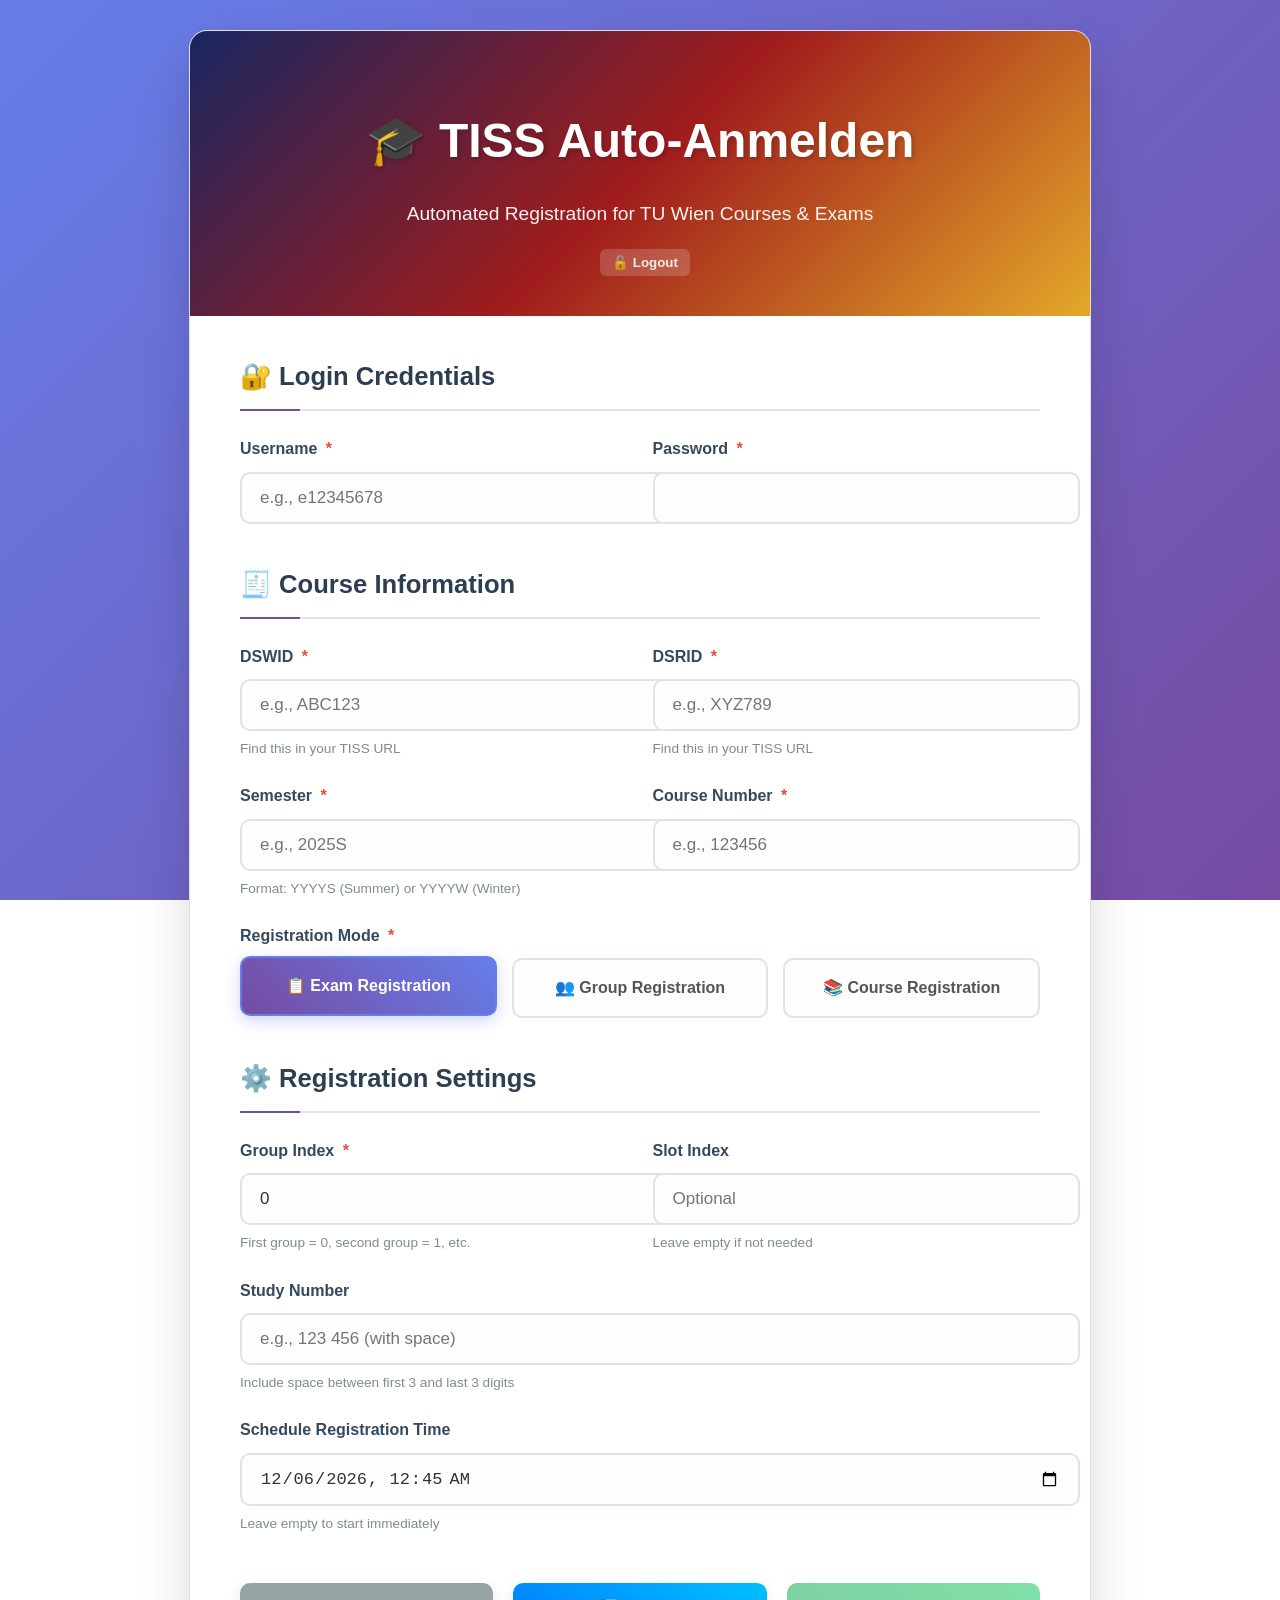
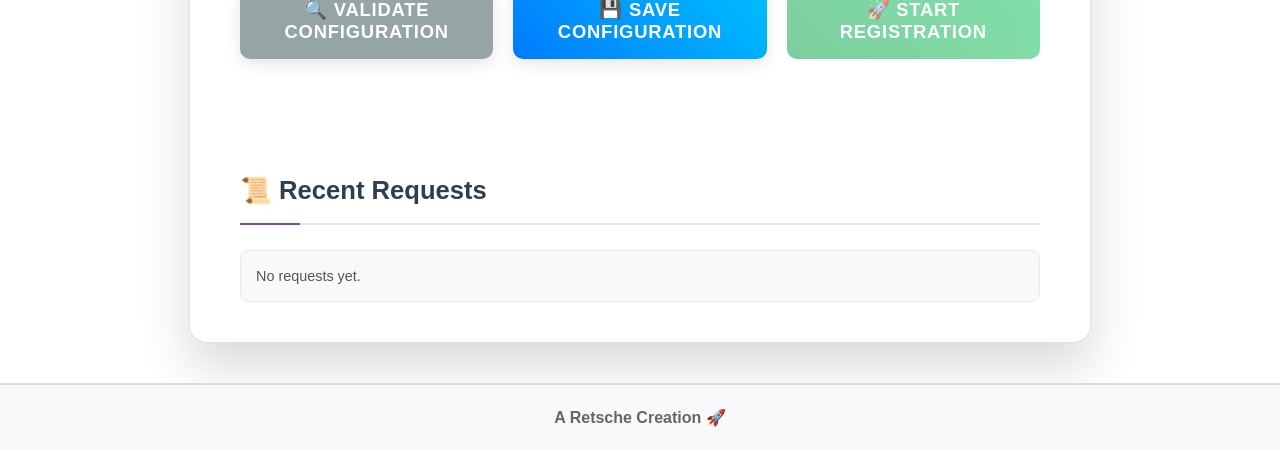
==== commit b38f683d: "improved structuring" ====
--- a/templates/index.html
+++ b/templates/index.html
@@ -4,448 +4,7 @@
     <meta charset="UTF-8">
     <meta name="viewport" content="width=device-width, initial-scale=1.0">
     <title>TISS Auto-Anmelden</title>
-    <style>
-        /* General Body and HTML */
-html, body {
-    height: 100%;
-    margin: 0;
-    padding: 0;
-    font-family: 'Segoe UI', Tahoma, Geneva, Verdana, sans-serif;
-    background: linear-gradient(135deg, #667eea 0%, #764ba2 100%);
-    background-attachment: fixed;
-    color: #333; /* Darker default text for better contrast */
-    line-height: 1.6;
-}
-
-/* Main Container */
-.container {
-    max-width: 900px; /* Slightly wider container */
-    margin: 30px auto; /* More vertical margin */
-    background: white;
-    border-radius: 18px; /* Slightly more rounded */
-    box-shadow: 0 25px 50px rgba(0, 0, 0, 0.15); /* Stronger, softer shadow */
-    overflow: hidden;
-    transition: all 0.3s ease;
-    border: 1px solid #e0e0e0; /* Subtle border */
-}
-
-/* Header */
-.header {
-    background: linear-gradient(135deg, #1a2a6c 0%, #b21f1f 50%, #fdbb2d 100%); /* More vibrant gradient */
-    color: white;
-    padding: 40px 30px; /* More padding */
-    text-align: center;
-    position: relative;
-    overflow: hidden;
-}
-
-.header::before { /* Decorative overlay */
-    content: '';
-    position: absolute;
-    top: 0;
-    left: 0;
-    right: 0;
-    bottom: 0;
-    background: rgba(0, 0, 0, 0.1);
-    z-index: 1;
-}
-
-.header h1 {
-    font-size: 3em; /* Larger title */
-    margin-bottom: 15px;
-    font-weight: 700;
-    text-shadow: 2px 2px 4px rgba(0, 0, 0, 0.2);
-    position: relative;
-    z-index: 2;
-}
-
-.header p {
-    font-size: 1.2em;
-    opacity: 0.95;
-    position: relative;
-    z-index: 2;
-}
-
-.header div { /* Welcome user and logout */
-    margin-top: 20px;
-    font-size: 1em;
-    opacity: 0.9;
-    position: relative;
-    z-index: 2;
-    display: flex;
-    justify-content: center;
-    align-items: center;
-    flex-wrap: wrap; /* Allow wrapping */
-}
-
-#logoutBtn {
-    background: rgba(255, 255, 255, 0.2);
-    color: white;
-    border: 1px solid rgba(255, 255, 255, 0.3);
-    padding: 8px 16px;
-    border-radius: 8px;
-    cursor: pointer;
-    transition: all 0.3s ease;
-    font-weight: 600;
-}
-
-#logoutBtn:hover {
-    background: rgba(255, 255, 255, 0.3);
-    border-color: rgba(255, 255, 255, 0.5);
-    transform: translateY(-1px);
-}
-
-/* Form Container */
-.form-container {
-    padding: 40px 50px; /* More horizontal padding */
-}
-
-/* Section Titles */
-.section-title {
-    font-size: 1.6em; /* Larger section titles */
-    color: #2c3e50;
-    margin: 40px 0 25px 0; /* More spacing */
-    padding-bottom: 12px;
-    border-bottom: 2px solid #e0e6eb; /* Lighter border */
-    font-weight: 700;
-    position: relative;
-}
-
-.section-title:first-child {
-    margin-top: 0;
-}
-
-.section-title::after { /* Decorative underline */
-    content: '';
-    position: absolute;
-    left: 0;
-    bottom: -2px;
-    width: 60px;
-    height: 2px;
-    background: #764ba2; /* Accent color */
-}
-
-/* Form Groups and Rows */
-.form-group {
-    margin-bottom: 25px;
-}
-
-.form-row {
-    display: flex;
-    gap: 25px; /* Increased gap */
-    margin-bottom: 25px;
-    flex-wrap: wrap;
-}
-
-.form-row .form-group {
-    flex: 1; /* Allow items to grow */
-    min-width: 200px; /* Ensure a minimum width for fields */
-    margin-bottom: 0;
-}
-
-/* Labels */
-label {
-    display: block;
-    margin-bottom: 10px; /* More space below label */
-    font-weight: 600;
-    color: #34495e; /* Darker label color */
-    font-size: 1em;
-}
-
-.required {
-    color: #e74c3c;
-    margin-left: 4px;
-}
-
-/* Input Fields */
-input[type="text"],
-input[type="password"],
-input[type="number"],
-input[type="datetime-local"],
-select {
-    width: 100%;
-    padding: 14px 18px; /* Increased padding */
-    border: 2px solid #dce4e8; /* Lighter, subtle border */
-    border-radius: 10px; /* More rounded corners */
-    font-size: 17px; /* Slightly larger font */
-    transition: all 0.3s ease;
-    background: #fdfdfd; /* Off-white background */
-    color: #333;
-    -webkit-appearance: none; /* Remove default browser styling for select */
-    -moz-appearance: none;
-    appearance: none;
-}
-
-select {
-    background-image: url('data:image/svg+xml;charset=US-ASCII,%3Csvg%20xmlns%3D%22http%3A%2F%2Fwww.w3.org%2F2000%2Fsvg%22%20width%3D%22292.4%22%20height%3D%22292.4%22%3E%3Cpath%20fill%3D%22%23764ba2%22%20d%3D%22M287%2069.4a17.6%2017.6%200%200%200-13-5.4H18.4c-6.5%200-12.3%203.2-16.1%208.1s-1.1%2011.6%203.2%2016.1l132.8%20132.8c3.2%203.2%207%204.4%2011.6%204.4s8.4-1.2%2011.6-4.4L283.8%2085.4c4.4-4.4%205.6-10.8%202.4-16z%22%2F%3E%3C%2Fsvg%3E');
-    background-repeat: no-repeat;
-    background-position: right 15px center;
-    background-size: 12px;
-    padding-right: 40px; /* Make space for the custom arrow */
-}
-
-
-input:focus, select:focus {
-    border-color: #764ba2; /* Accent color on focus */
-    box-shadow: 0 0 0 4px rgba(118, 75, 162, 0.15); /* Softer, wider shadow */
-    background: #fff;
-}
-
-input.error, select.error {
-    border-color: #e74c3c;
-    box-shadow: 0 0 0 4px rgba(231, 76, 60, 0.1);
-}
-
-.error-message {
-    color: #e74c3c;
-    font-size: 0.88em;
-    margin-top: 8px; /* More space */
-    display: none;
-    font-weight: 500;
-}
-
-.help-text {
-    font-size: 0.85em;
-    color: #7f8c8d; /* Muted help text */
-    margin-top: 8px; /* More space */
-    line-height: 1.4;
-}
-
-/* Mode Selector */
-.mode-selector {
-    display: flex;
-    gap: 15px; /* Increased gap */
-    margin-top: 10px;
-    flex-wrap: wrap; /* Allow wrapping */
-}
-
-.mode-option {
-    flex: 1;
-    min-width: 150px; /* Ensure options have minimum width */
-    padding: 15px; /* Increased padding */
-    border: 2px solid #dce4e8;
-    border-radius: 10px;
-    text-align: center;
-    cursor: pointer;
-    transition: all 0.3s ease;
-    background: #fdfdfd;
-    color: #555;
-    font-weight: 600;
-}
-
-.mode-option.active {
-    background: linear-gradient(45deg, #764ba2 0%, #667eea 100%); /* Vibrant active state */
-    color: white;
-    border-color: #667eea;
-    box-shadow: 0 5px 15px rgba(102, 126, 234, 0.3);
-    transform: translateY(-2px);
-}
-
-.mode-option:hover:not(.active) {
-    border-color: #aeb8c2;
-    background: #f0f4f7;
-}
-
-/* Button Group */
-.button-group {
-    display: flex;
-    gap: 20px; /* Increased gap */
-    margin-top: 50px; /* More space above buttons */
-    flex-wrap: wrap;
-    justify-content: center; /* Center buttons horizontally */
-}
-
-.btn {
-    flex: 1;
-    min-width: 200px; /* Ensure buttons have a reasonable minimum width */
-    padding: 16px 30px; /* More padding */
-    border: none;
-    border-radius: 10px; /* More rounded */
-    font-size: 1.15em; /* Slightly larger font */
-    font-weight: 700; /* Bolder text */
-    cursor: pointer;
-    transition: all 0.3s ease;
-    text-transform: uppercase;
-    letter-spacing: 0.8px; /* More letter spacing */
-    box-shadow: 0 5px 15px rgba(0, 0, 0, 0.1);
-}
-
-.btn:hover {
-    transform: translateY(-3px);
-    box-shadow: 0 8px 20px rgba(0, 0, 0, 0.15);
-}
-
-.btn-primary {
-    background: linear-gradient(45deg, #27ae60 0%, #2ecc71 100%);
-    color: white;
-}
-
-.btn-primary:hover {
-    box-shadow: 0 10px 25px rgba(46, 204, 113, 0.4);
-}
-
-.btn-secondary {
-    background: #95a5a6;
-    color: white;
-}
-
-.btn-secondary:hover {
-    background: #7f8c8d;
-    box-shadow: 0 10px 25px rgba(149, 165, 166, 0.3);
-}
-
-.btn-info { /* Save Button */
-    background: linear-gradient(45deg, #007bff 0%, #00bfff 100%);
-    color: white;
-}
-
-.btn-info:hover {
-    box-shadow: 0 10px 25px rgba(0, 123, 255, 0.4);
-}
-
-.btn-info.saved-state {
-    background: #28a745; /* Green for saved state */
-    color: white;
-    pointer-events: none; /* Prevent interaction when "Saved!" */
-    cursor: default;
-}
-
-.btn:disabled {
-    opacity: 0.6;
-    cursor: not-allowed;
-    transform: none !important;
-    box-shadow: none !important;
-}
-
-/* Status Messages */
-.status {
-    margin-top: 35px; /* More space */
-    padding: 18px 25px; /* More padding */
-    border-radius: 10px;
-    font-weight: 600;
-    font-size: 1.05em;
-    display: flex; /* Use flex for alignment */
-    align-items: center;
-    gap: 10px;
-}
-
-.status.success {
-    background: #d4edda;
-    border: 1px solid #c3e6cb;
-    color: #155724;
-}
-
-.status.error {
-    background: #f8d7da;
-    border: 1px solid #f5c6cb;
-    color: #721c24;
-}
-
-.status.running {
-    background: #cce7ff;
-    border: 1px solid #99d6ff;
-    color: #004085;
-}
-
-/* Recent Requests List */
-#requestsList {
-    margin-top: 15px;
-    padding: 15px;
-    background: #f8f9fa;
-    border: 1px solid #e9ecef;
-    border-radius: 8px;
-    max-height: 200px; /* Limit height */
-    overflow-y: auto; /* Add scroll if content overflows */
-    font-size: 0.9em;
-    color: #555;
-}
-
-/* Responsive Adjustments */
-@media (max-width: 768px) {
-    body {
-        padding: 15px;
-    }
-    .container {
-        margin: 15px auto;
-        border-radius: 12px;
-    }
-    .header {
-        padding: 30px 20px;
-    }
-    .header h1 {
-        font-size: 2.2em;
-    }
-    .header p {
-        font-size: 1em;
-    }
-    .form-container {
-        padding: 30px 25px;
-    }
-    .form-row {
-        flex-direction: column;
-        gap: 0; /* Remove gap in column layout */
-    }
-    .form-row .form-group {
-        min-width: unset; /* Reset min-width */
-        max-width: 100%;
-    }
-    .section-title {
-        font-size: 1.4em;
-        margin: 30px 0 20px 0;
-    }
-    .button-group {
-        flex-direction: column;
-        gap: 15px;
-        margin-top: 40px;
-    }
-    .btn {
-        min-width: unset; /* Reset min-width */
-        width: 100%; /* Full width buttons */
-        padding: 14px 20px;
-        font-size: 1.05em;
-    }
-    .mode-selector {
-        flex-direction: column;
-        gap: 10px;
-    }
-    .mode-option {
-        min-width: unset;
-        width: 100%;
-        padding: 12px;
-        font-size: 0.95em;
-    }
-    input[type="text"],
-    input[type="password"],
-    input[type="number"],
-    input[type="datetime-local"],
-    select {
-        padding: 12px 15px;
-        font-size: 16px;
-    }
-    .status {
-        padding: 15px 20px;
-        font-size: 1em;
-    }
-}
-
-@media (max-width: 480px) {
-    .header h1 {
-        font-size: 1.8em;
-    }
-    .header p {
-        font-size: 0.9em;
-    }
-    .section-title {
-        font-size: 1.2em;
-    }
-    label {
-        font-size: 0.9em;
-    }
-    .help-text, .error-message {
-        font-size: 0.8em;
-    }
-}
-    </style>
+    <link rel="stylesheet" href="/static/css/styles.css">
 </head>
 <body>
     <div class="container">
@@ -573,414 +132,11 @@
         </div>
     </div>
 
-<script>
-    let isValidated = false;
-    async function fetchRequests() {
-        try {
-            const r = await fetch('/api/requests');
-            const data = await r.json();
-            if (!data.success) return;
-            const list = document.getElementById('requestsList');
-            if (!data.requests || data.requests.length === 0) {
-                list.textContent = 'No requests yet.';
-                return;
-            }
-            list.innerHTML = data.requests.map(req => `#${req.id} - ${req.status} - ${req.success ? '✅' : '❌'} - ${req.message || ''}`).join('<br>');
-        } catch (e) {}
-    }
-    async function logout() {
-        try {
-            await fetch('/auth/logout', { method: 'POST' });
-            window.location.href = '/login';
-        } catch (e) {}
-    }
-    document.getElementById('logoutBtn').addEventListener('click', logout);
-    let autoSaveTimeout; // To manage auto-save debounce
-    const saveBtn = document.getElementById('saveBtn');
-    const originalSaveBtnText = '💾 Save Configuration';
-
-    // Mode selector functionality
-    document.querySelectorAll('.mode-option').forEach(option => {
-        option.addEventListener('click', function() {
-            document.querySelectorAll('.mode-option').forEach(opt => opt.classList.remove('active'));
-            this.classList.add('active');
-            document.getElementById('mode').value = this.dataset.mode;
-            isValidated = false;
-            document.getElementById('runBtn').disabled = true;
-            markFormChanged(); // Mark form as changed on mode selection
-            queueAutoSave(); // Trigger auto-save on mode change
-        });
-    });
-
-    // Form input change handler
-    document.querySelectorAll('input, select').forEach(input => {
-        input.addEventListener('input', function() {
-            isValidated = false;
-            document.getElementById('runBtn').disabled = true;
-            this.classList.remove('error');
-            const errorElement = document.getElementById(this.name + '-error');
-            if (errorElement) {
-                errorElement.style.display = 'none';
-            }
-            markFormChanged(); // Mark form as changed on input
-        });
-    });
-
-    function showStatus(message, type) {
-        const status = document.getElementById('status');
-        status.className = 'status ' + type;
-        status.innerHTML = message;
-        status.style.display = 'block';
-    }
-
-    function hideStatus() {
-        document.getElementById('status').style.display = 'none';
-    }
-
-    function showError(fieldName, message) {
-        const field = document.getElementById(fieldName);
-        const errorElement = document.getElementById(fieldName + '-error');
-        
-        if (field) field.classList.add('error');
-        if (errorElement) {
-            errorElement.textContent = message;
-            errorElement.style.display = 'block';
-        }
-    }
-
-    function validateForm() {
-        hideStatus();
-        let isValid = true;
-        
-        // Clear previous errors
-        document.querySelectorAll('.error').forEach(el => el.classList.remove('error'));
-        document.querySelectorAll('.error-message').forEach(el => el.style.display = 'none');
-
-        // Required field validation
-        const requiredFields = ['username', 'password', 'dswid', 'dsrid', 'semester', 'courseNr', 'group_index'];
-        
-        requiredFields.forEach(fieldName => {
-            const field = document.getElementById(fieldName);
-            if (!field.value.trim()) {
-                showError(fieldName, 'This field is required');
-                isValid = false;
-            }
-        });
-
-        // Semester format validation
-        const semester = document.getElementById('semester').value;
-        if (semester && !/^\d{4}[SW]$/i.test(semester)) {
-            showError('semester', 'Format should be YYYYS or YYYYW (e.g., 2025S)');
-            isValid = false;
-        }
-
-        // Study number format validation
-        const studyNumber = document.getElementById('study_number').value;
-        if (studyNumber && !/^\d{3}\s\d{3}$/.test(studyNumber)) {
-            showError('study_number', 'Format should be "123 456" (with space)');
-            isValid = false;
-        }
-
-        // Group index validation
-        const groupIndex = document.getElementById('group_index').value;
-        if (groupIndex !== '' && (isNaN(groupIndex) || groupIndex < 0)) {
-            showError('group_index', 'Must be a non-negative number');
-            isValid = false;
-        }
-
-        // Slot index validation
-        const slotIndex = document.getElementById('slot_index').value;
-        if (slotIndex !== '' && (isNaN(slotIndex) || slotIndex < 0)) {
-            showError('slot_index', 'Must be a non-negative number or empty');
-            isValid = false;
-        }
-
-        if (isValid) {
-            isValidated = true;
-            document.getElementById('runBtn').disabled = false;
-            showStatus('✅ Configuration is valid! You can now start the registration process.', 'success');
-        } else {
-            isValidated = false;
-            document.getElementById('runBtn').disabled = true;
-            showStatus('❌ Please fix the errors above before proceeding.', 'error');
-        }
-    }
-
-    function collectFormData() {
-        const formData = {};
-        const form = document.getElementById('tissForm');
-        const formElements = form.querySelectorAll('input, select');
-        
-        formElements.forEach(element => {
-            if (element.name && element.value !== '') {
-                let value = element.value;
-                
-                // Convert numeric fields
-                if (element.type === 'number') {
-                    value = parseInt(value);
-                }
-                
-                // Handle datetime-local
-                if (element.type === 'datetime-local') {
-                    value = value.replace('T', ' ') + ':00';
-                }
-                
-                formData[element.name] = value;
-            }
-        });
-        
-        return formData;
-    }
-
-    async function saveConfigAndRun(config) {
-        try {
-            showStatus('🔄 Starting registration process...', 'running');
-            
-            const response = await fetch('/api/requests', {
-                method: 'POST',
-                headers: {
-                    'Content-Type': 'application/json'
-                },
-                body: JSON.stringify(config)
-            });
-            
-            const result = await response.json();
-            
-            if (result.success && result.request_id) {
-                showStatus('🚀 Automation started! Monitoring progress...', 'running');
-                monitorStatus(result.request_id);
-                fetchRequests();
-            } else {
-                showStatus(`❌ Failed to start: ${result.message}`, 'error');
-            }
-        } catch (error) {
-            showStatus(`❌ Network error: ${error.message}`, 'error');
-        }
-    }
+    <script src="/static/js/script.js"></script>
     
-    async function monitorStatus(requestId) {
-        const checkStatus = async () => {
-            try {
-                const response = await fetch(`/api/requests/${requestId}`);
-                const data = await response.json();
-                if (!data.success) { showStatus('❌ Unable to fetch status', 'error'); return; }
-                const req = data.request;
-                if (req.status === 'running' || req.status === 'queued') {
-                    showStatus(`🔄 ${req.message || 'Processing...'}`, 'running');
-                    setTimeout(checkStatus, 2000);
-                } else {
-                    showStatus(`${req.success ? '✅' : '❌'} ${req.message || req.status}`, req.success ? 'success' : 'error');
-                    document.getElementById('runBtn').disabled = false;
-                    fetchRequests();
-                }
-            } catch (error) {
-                showStatus(`❌ Status check failed: ${error.message}`, 'error');
-                document.getElementById('runBtn').disabled = false;
-            }
-        };
-        
-        setTimeout(checkStatus, 1000);
-    }
-
-    // Form submission
-    document.getElementById('tissForm').addEventListener('submit', async function(e) {
-        e.preventDefault();
-        
-        if (!isValidated) {
-            showStatus('❌ Please validate the form first!', 'error');
-            return;
-        }
-        
-        document.getElementById('runBtn').disabled = true;
-        const config = collectFormData();
-        await saveConfigAndRun(config);
-    });
-
-    // Manual Save Configuration Function
-    async function saveConfiguration() {
-        const config = collectFormData();
-        if (!config.username || !config.dswid) {
-            showStatus('Please fill in Username and DSWID before saving.', 'error');
-            return;
-        }
-        try {
-            saveBtn.innerHTML = '💾 Saving...';
-            saveBtn.disabled = true;
-            // Persist to backend for cross-device persistence
-            const resp = await fetch('/api/user_config', { method: 'POST', headers: { 'Content-Type': 'application/json' }, body: JSON.stringify(config) });
-            const res = await resp.json();
-            if (!res.success) { throw new Error(res.message || 'Save failed'); }
-            // Also keep a local copy for faster load
-            localStorage.setItem('tiss_config', JSON.stringify(config));
-            showStatus('✅ Configuration saved!', 'success');
-            saveBtn.innerHTML = '✓ Saved!';
-            saveBtn.classList.add('saved-state');
-        } catch (error) {
-            showStatus(`❌ Failed to save locally: ${error.message}`, 'error');
-            saveBtn.innerHTML = '⚠ Save Failed';
-            saveBtn.classList.remove('saved-state');
-        } finally {
-            setTimeout(() => {
-                saveBtn.disabled = false;
-                if (saveBtn.innerHTML !== '✓ Saved!') {
-                    saveBtn.innerHTML = originalSaveBtnText;
-                    saveBtn.classList.remove('saved-state');
-                }
-            }, 1000);
-        }
-    }
-
-    // Function to mark the form as changed
-    function markFormChanged() {
-        if (saveBtn.classList.contains('saved-state')) {
-            saveBtn.innerHTML = originalSaveBtnText;
-            saveBtn.classList.remove('saved-state');
-        }
-    }
-
-    // Load existing configuration if available
-    async function loadExistingConfig() {
-        let config = {};
-        // Prefer server-side stored config; fallback to injected or localStorage
-        try {
-            const resp = await fetch('/api/user_config');
-            const res = await resp.json();
-            if (res && res.success && res.config) { config = res.config; }
-        } catch (e) {}
-        if (!config || !Object.keys(config).length) {
-            if (window.EXISTING_CONFIG && Object.keys(window.EXISTING_CONFIG).length) {
-                config = window.EXISTING_CONFIG;
-            } else {
-                try {
-                    const stored = localStorage.getItem('tiss_config');
-                    if (stored) config = JSON.parse(stored);
-                } catch (e) {}
-            }
-        }
-        if (config && Object.keys(config).length) {
-            
-            // Populate all form fields with existing data
-            Object.keys(config).forEach(key => {
-                const field = document.getElementById(key);
-                if (field && config[key] !== null && config[key] !== undefined) {
-                    if (field.type === 'datetime-local') {
-                        // Handle datetime-local format conversion
-                        if (config[key].includes(' ')) {
-                            const dateTime = config[key].replace(' ', 'T').substring(0, 16);
-                            field.value = dateTime;
-                        }
-                    } else if (key === 'mode') {
-                        // Handle mode selector
-                        document.querySelectorAll('.mode-option').forEach(opt => opt.classList.remove('active'));
-                        document.querySelector(`[data-mode="${config[key]}"]`)?.classList.add('active');
-                        field.value = config[key];
-                    } else {
-                        field.value = config[key];
-                    }
-                }
-            });
-            
-            console.log('Loaded existing configuration');
-            
-            // If we have a valid configuration, enable validation button
-            if (config.username && config.dswid) {
-                showStatus('📋 Loaded existing configuration. Please verify and update if needed.', 'success');
-                // Manually set the save button to 'Saved!' state after loading a config
-                saveBtn.innerHTML = '✓ Saved!';
-                saveBtn.classList.add('saved-state');
-            }
-        }
-    }
-
-    // Auto-save configuration with debouncing
-    function queueAutoSave() {
-        clearTimeout(autoSaveTimeout);
-        
-        if (!saveBtn.classList.contains('saved-state')) { // Only show auto-saving if not already in 'Saved' state
-            saveBtn.innerHTML = 'Auto-saving...';
-            saveBtn.disabled = true; // Temporarily disable while auto-saving
-        }
-
-        autoSaveTimeout = setTimeout(async () => {
-            const config = collectFormData();
-            
-            // Don't auto-save if essential fields are missing
-            if (!config.username || !config.dswid) {
-                if (!saveBtn.classList.contains('saved-state')) {
-                    saveBtn.innerHTML = originalSaveBtnText;
-                }
-                saveBtn.disabled = false;
-                return;
-            }
-            
-            try {
-                // Save in background to backend and localStorage
-                await fetch('/api/user_config', { method: 'POST', headers: { 'Content-Type': 'application/json' }, body: JSON.stringify(config) });
-                localStorage.setItem('tiss_config', JSON.stringify(config));
-                saveBtn.innerHTML = '✓ Saved!';
-                saveBtn.classList.add('saved-state');
-            } catch (error) {
-                console.log('Local auto-save failed:', error);
-                saveBtn.innerHTML = '⚠ Auto-Save Failed';
-                saveBtn.classList.remove('saved-state');
-            } finally {
-                saveBtn.disabled = false;
-                if (saveBtn.innerHTML === '⚠ Auto-Save Failed') {
-                    setTimeout(() => {
-                        if (!saveBtn.classList.contains('saved-state')) {
-                             saveBtn.innerHTML = originalSaveBtnText;
-                        }
-                    }, 1000);
-                }
-            }
-        }, 1000); // Debounce auto-save by 1 second
-    }
-
-    // Add auto-save listeners to form fields
-    function setupAutoSave() {
-        const saveableFields = ['username', 'dswid', 'dsrid', 'semester', 'courseNr', 'study_number', 'group_index', 'slot_index', 'password', 'anmelden_time'];
-        
-        saveableFields.forEach(fieldName => {
-            const field = document.getElementById(fieldName);
-            if (field) {
-                field.addEventListener('input', queueAutoSave); // Use input for immediate feedback
-                field.addEventListener('change', queueAutoSave); // Fallback for some field types
-                field.addEventListener('blur', queueAutoSave); // Ensure save on blur
-            }
-        });
-        
-        // Save mode changes immediately
-        document.querySelectorAll('.mode-option').forEach(option => {
-            option.addEventListener('click', function() {
-                setTimeout(queueAutoSave, 100); 
-            });
-        });
-    }
-
-    // Auto-validate on page load if fields are pre-filled
-    window.addEventListener('load', async function() {
-        // Load existing configuration first
-        await loadExistingConfig();
-        
-        // Setup auto-save functionality
-        setupAutoSave();
-        
-        // Set current datetime as default for anmelden_time if not already set
-        const anmeldenTimeField = document.getElementById('anmelden_time');
-        if (!anmeldenTimeField.value) {
-            const now = new Date();
-            now.setMinutes(now.getMinutes() + 5); // 5 minutes from now
-            anmeldenTimeField.value = now.toISOString().slice(0, 16);
-        }
-
-        // Perform initial validation if config was loaded and essential fields are present
-        if ((window.EXISTING_CONFIG && window.EXISTING_CONFIG.username && window.EXISTING_CONFIG.dswid) || (localStorage.getItem('tiss_config'))) {
-             validateForm(); // Validate after loading config
-        }
-        document.getElementById('welcomeUser').textContent = (window.SESSION_USER) ? `👤 Logged in as ${window.SESSION_USER}` : '';
-        // Reduce automatic polling: fetch once on load; further updates via manual actions
-        fetchRequests();
-    });
-</script>
+    <!-- Footer -->
+    <div style="text-align: center; margin-top: 40px; padding: 20px; color: #666; font-size: 16px; border-top: 2px solid #ddd; background: #f8f9fa; font-weight: 600;">
+        A Retsche Creation 🚀
+    </div>
 </body>
 </html>
--- a/static/css/styles.css
+++ b/static/css/styles.css
@@ -0,0 +1,440 @@
+/* General Body and HTML */
+html, body {
+    height: 100%;
+    margin: 0;
+    padding: 0;
+    font-family: 'Segoe UI', Tahoma, Geneva, Verdana, sans-serif;
+    background: linear-gradient(135deg, #667eea 0%, #764ba2 100%);
+    background-attachment: fixed;
+    color: #333; /* Darker default text for better contrast */
+    line-height: 1.6;
+}
+
+/* Main Container */
+.container {
+    max-width: 900px; /* Slightly wider container */
+    margin: 30px auto; /* More vertical margin */
+    background: white;
+    border-radius: 18px; /* Slightly more rounded */
+    box-shadow: 0 25px 50px rgba(0, 0, 0, 0.15); /* Stronger, softer shadow */
+    overflow: hidden;
+    transition: all 0.3s ease;
+    border: 1px solid #e0e0e0; /* Subtle border */
+}
+
+/* Header */
+.header {
+    background: linear-gradient(135deg, #1a2a6c 0%, #b21f1f 50%, #fdbb2d 100%); /* More vibrant gradient */
+    color: white;
+    padding: 40px 30px; /* More padding */
+    text-align: center;
+    position: relative;
+    overflow: hidden;
+}
+
+.header::before { /* Decorative overlay */
+    content: '';
+    position: absolute;
+    top: 0;
+    left: 0;
+    right: 0;
+    bottom: 0;
+    background: rgba(0, 0, 0, 0.1);
+    z-index: 1;
+}
+
+.header h1 {
+    font-size: 3em; /* Larger title */
+    margin-bottom: 15px;
+    font-weight: 700;
+    text-shadow: 2px 2px 4px rgba(0, 0, 0, 0.2);
+    position: relative;
+    z-index: 2;
+}
+
+.header p {
+    font-size: 1.2em;
+    opacity: 0.95;
+    position: relative;
+    z-index: 2;
+}
+
+.header div { /* Welcome user and logout */
+    margin-top: 20px;
+    font-size: 1em;
+    opacity: 0.9;
+    position: relative;
+    z-index: 2;
+    display: flex;
+    justify-content: center;
+    align-items: center;
+    flex-wrap: wrap; /* Allow wrapping */
+}
+
+#logoutBtn {
+    background: rgba(255, 255, 255, 0.2);
+    color: white;
+    border: 1px solid rgba(255, 255, 255, 0.3);
+    padding: 8px 16px;
+    border-radius: 8px;
+    cursor: pointer;
+    transition: all 0.3s ease;
+    font-weight: 600;
+}
+
+#logoutBtn:hover {
+    background: rgba(255, 255, 255, 0.3);
+    border-color: rgba(255, 255, 255, 0.5);
+    transform: translateY(-1px);
+}
+
+/* Form Container */
+.form-container {
+    padding: 40px 50px; /* More horizontal padding */
+}
+
+/* Section Titles */
+.section-title {
+    font-size: 1.6em; /* Larger section titles */
+    color: #2c3e50;
+    margin: 40px 0 25px 0; /* More spacing */
+    padding-bottom: 12px;
+    border-bottom: 2px solid #e0e6eb; /* Lighter border */
+    font-weight: 700;
+    position: relative;
+}
+
+.section-title:first-child {
+    margin-top: 0;
+}
+
+.section-title::after { /* Decorative underline */
+    content: '';
+    position: absolute;
+    left: 0;
+    bottom: -2px;
+    width: 60px;
+    height: 2px;
+    background: #764ba2; /* Accent color */
+}
+
+/* Form Groups and Rows */
+.form-group {
+    margin-bottom: 25px;
+}
+
+.form-row {
+    display: flex;
+    gap: 25px; /* Increased gap */
+    margin-bottom: 25px;
+    flex-wrap: wrap;
+}
+
+.form-row .form-group {
+    flex: 1; /* Allow items to grow */
+    min-width: 200px; /* Ensure a minimum width for fields */
+    margin-bottom: 0;
+}
+
+/* Labels */
+label {
+    display: block;
+    margin-bottom: 10px; /* More space below label */
+    font-weight: 600;
+    color: #34495e; /* Darker label color */
+    font-size: 1em;
+}
+
+.required {
+    color: #e74c3c;
+    margin-left: 4px;
+}
+
+/* Input Fields */
+input[type="text"],
+input[type="password"],
+input[type="number"],
+input[type="datetime-local"],
+select {
+    width: 100%;
+    padding: 14px 18px; /* Increased padding */
+    border: 2px solid #dce4e8; /* Lighter, subtle border */
+    border-radius: 10px; /* More rounded corners */
+    font-size: 17px; /* Slightly larger font */
+    transition: all 0.3s ease;
+    background: #fdfdfd; /* Off-white background */
+    color: #333;
+    -webkit-appearance: none; /* Remove default browser styling for select */
+    -moz-appearance: none;
+    appearance: none;
+}
+
+select {
+    background-image: url('data:image/svg+xml;charset=US-ASCII,%3Csvg%20xmlns%3D%22http%3A%2F%2Fwww.w3.org%2F2000%2Fsvg%22%20width%3D%22292.4%22%20height%3D%22292.4%22%3E%3Cpath%20fill%3D%22%23764ba2%22%20d%3D%22M287%2069.4a17.6%2017.6%200%200%200-13-5.4H18.4c-6.5%200-12.3%203.2-16.1%208.1s-1.1%2011.6%203.2%2016.1l132.8%20132.8c3.2%203.2%207%204.4%2011.6%204.4s8.4-1.2%2011.6-4.4L283.8%2085.4c4.4-4.4%205.6-10.8%202.4-16z%22%2F%3E%3C%2Fsvg%3E');
+    background-repeat: no-repeat;
+    background-position: right 15px center;
+    background-size: 12px;
+    padding-right: 40px; /* Make space for the custom arrow */
+}
+
+
+input:focus, select:focus {
+    border-color: #764ba2; /* Accent color on focus */
+    box-shadow: 0 0 0 4px rgba(118, 75, 162, 0.15); /* Softer, wider shadow */
+    background: #fff;
+}
+
+input.error, select.error {
+    border-color: #e74c3c;
+    box-shadow: 0 0 0 4px rgba(231, 76, 60, 0.1);
+}
+
+.error-message {
+    color: #e74c3c;
+    font-size: 0.88em;
+    margin-top: 8px; /* More space */
+    display: none;
+    font-weight: 500;
+}
+
+.help-text {
+    font-size: 0.85em;
+    color: #7f8c8d; /* Muted help text */
+    margin-top: 8px; /* More space */
+    line-height: 1.4;
+}
+
+/* Mode Selector */
+.mode-selector {
+    display: flex;
+    gap: 15px; /* Increased gap */
+    margin-top: 10px;
+    flex-wrap: wrap; /* Allow wrapping */
+}
+
+.mode-option {
+    flex: 1;
+    min-width: 150px; /* Ensure options have minimum width */
+    padding: 15px; /* Increased padding */
+    border: 2px solid #dce4e8;
+    border-radius: 10px;
+    text-align: center;
+    cursor: pointer;
+    transition: all 0.3s ease;
+    background: #fdfdfd;
+    color: #555;
+    font-weight: 600;
+}
+
+.mode-option.active {
+    background: linear-gradient(45deg, #764ba2 0%, #667eea 100%); /* Vibrant active state */
+    color: white;
+    border-color: #667eea;
+    box-shadow: 0 5px 15px rgba(102, 126, 234, 0.3);
+    transform: translateY(-2px);
+}
+
+.mode-option:hover:not(.active) {
+    border-color: #aeb8c2;
+    background: #f0f4f7;
+}
+
+/* Button Group */
+.button-group {
+    display: flex;
+    gap: 20px; /* Increased gap */
+    margin-top: 50px; /* More space above buttons */
+    flex-wrap: wrap;
+    justify-content: center; /* Center buttons horizontally */
+}
+
+.btn {
+    flex: 1;
+    min-width: 200px; /* Ensure buttons have a reasonable minimum width */
+    padding: 16px 30px; /* More padding */
+    border: none;
+    border-radius: 10px; /* More rounded */
+    font-size: 1.15em; /* Slightly larger font */
+    font-weight: 700; /* Bolder text */
+    cursor: pointer;
+    transition: all 0.3s ease;
+    text-transform: uppercase;
+    letter-spacing: 0.8px; /* More letter spacing */
+    box-shadow: 0 5px 15px rgba(0, 0, 0, 0.1);
+}
+
+.btn:hover {
+    transform: translateY(-3px);
+    box-shadow: 0 8px 20px rgba(0, 0, 0, 0.15);
+}
+
+.btn-primary {
+    background: linear-gradient(45deg, #27ae60 0%, #2ecc71 100%);
+    color: white;
+}
+
+.btn-primary:hover {
+    box-shadow: 0 10px 25px rgba(46, 204, 113, 0.4);
+}
+
+.btn-secondary {
+    background: #95a5a6;
+    color: white;
+}
+
+.btn-secondary:hover {
+    background: #7f8c8d;
+    box-shadow: 0 10px 25px rgba(149, 165, 166, 0.3);
+}
+
+.btn-info { /* Save Button */
+    background: linear-gradient(45deg, #007bff 0%, #00bfff 100%);
+    color: white;
+}
+
+.btn-info:hover {
+    box-shadow: 0 10px 25px rgba(0, 123, 255, 0.4);
+}
+
+.btn-info.saved-state {
+    background: #28a745; /* Green for saved state */
+    color: white;
+    pointer-events: none; /* Prevent interaction when "Saved!" */
+    cursor: default;
+}
+
+.btn:disabled {
+    opacity: 0.6;
+    cursor: not-allowed;
+    transform: none !important;
+    box-shadow: none !important;
+}
+
+/* Status Messages */
+.status {
+    margin-top: 35px; /* More space */
+    padding: 18px 25px; /* More padding */
+    border-radius: 10px;
+    font-weight: 600;
+    font-size: 1.05em;
+    display: flex; /* Use flex for alignment */
+    align-items: center;
+    gap: 10px;
+}
+
+.status.success {
+    background: #d4edda;
+    border: 1px solid #c3e6cb;
+    color: #155724;
+}
+
+.status.error {
+    background: #f8d7da;
+    border: 1px solid #f5c6cb;
+    color: #721c24;
+}
+
+.status.running {
+    background: #cce7ff;
+    border: 1px solid #99d6ff;
+    color: #004085;
+}
+
+/* Recent Requests List */
+#requestsList {
+    margin-top: 15px;
+    padding: 15px;
+    background: #f8f9fa;
+    border: 1px solid #e9ecef;
+    border-radius: 8px;
+    max-height: 200px; /* Limit height */
+    overflow-y: auto; /* Add scroll if content overflows */
+    font-size: 0.9em;
+    color: #555;
+}
+
+/* Responsive Adjustments */
+@media (max-width: 768px) {
+    body {
+        padding: 15px;
+    }
+    .container {
+        margin: 15px auto;
+        border-radius: 12px;
+    }
+    .header {
+        padding: 30px 20px;
+    }
+    .header h1 {
+        font-size: 2.2em;
+    }
+    .header p {
+        font-size: 1em;
+    }
+    .form-container {
+        padding: 30px 25px;
+    }
+    .form-row {
+        flex-direction: column;
+        gap: 0; /* Remove gap in column layout */
+    }
+    .form-row .form-group {
+        min-width: unset; /* Reset min-width */
+        max-width: 100%;
+    }
+    .section-title {
+        font-size: 1.4em;
+        margin: 30px 0 20px 0;
+    }
+    .button-group {
+        flex-direction: column;
+        gap: 15px;
+        margin-top: 40px;
+    }
+    .btn {
+        min-width: unset; /* Reset min-width */
+        width: 100%; /* Full width buttons */
+        padding: 14px 20px;
+        font-size: 1.05em;
+    }
+    .mode-selector {
+        flex-direction: column;
+        gap: 10px;
+    }
+    .mode-option {
+        min-width: unset;
+        width: 100%;
+        padding: 12px;
+        font-size: 0.95em;
+    }
+    input[type="text"],
+    input[type="password"],
+    input[type="number"],
+    input[type="datetime-local"],
+    select {
+        padding: 12px 15px;
+        font-size: 16px;
+    }
+    .status {
+        padding: 15px 20px;
+        font-size: 1em;
+    }
+}
+
+@media (max-width: 480px) {
+    .header h1 {
+        font-size: 1.8em;
+    }
+    .header p {
+        font-size: 0.9em;
+    }
+    .section-title {
+        font-size: 1.2em;
+    }
+    label {
+        font-size: 0.9em;
+    }
+    .help-text, .error-message {
+        font-size: 0.8em;
+    }
+}
